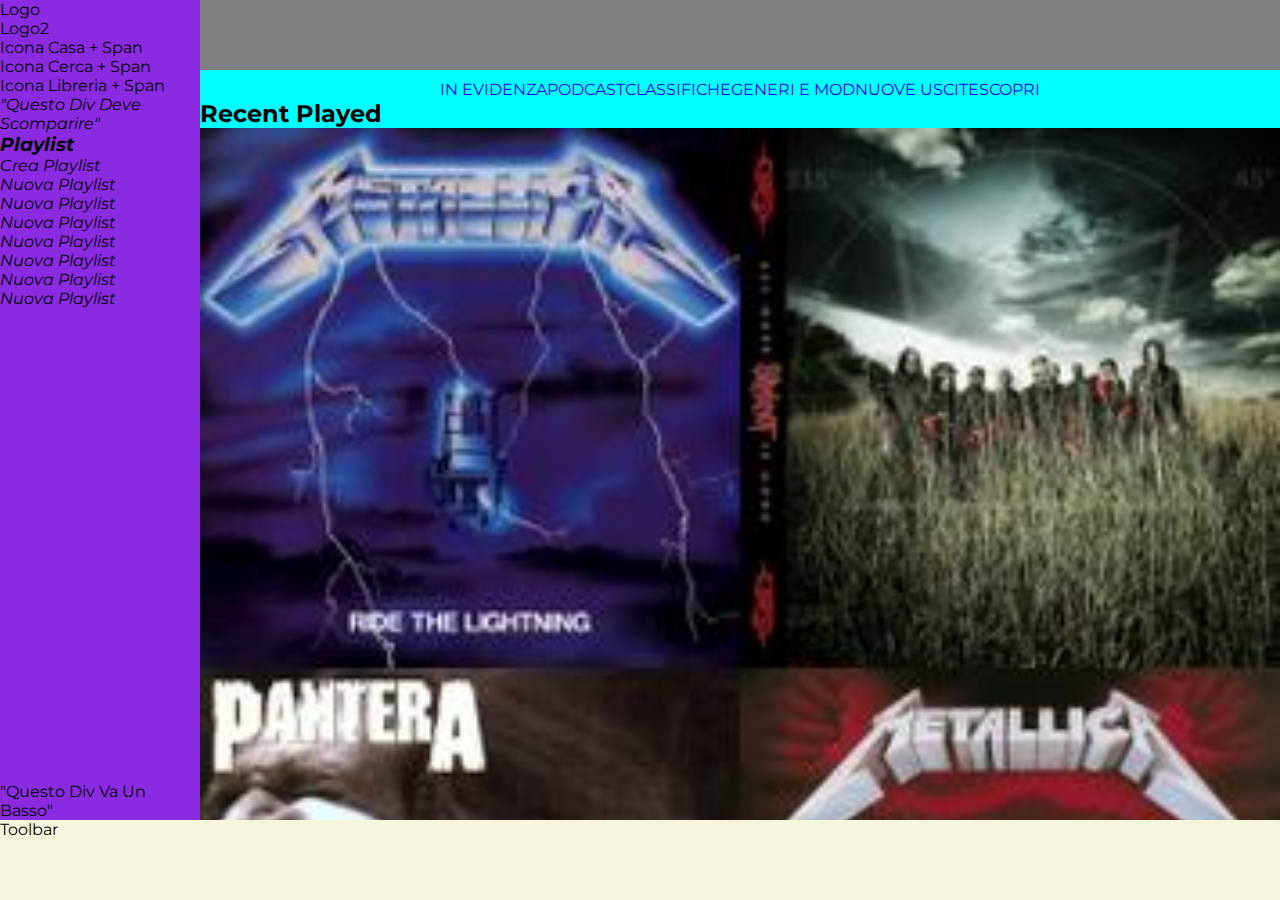
==== index.html @ 4650a6f8 "prima commit: Base structure of the page" ====
<!DOCTYPE html>
<html lang="en">

<head>
  <meta charset="UTF-8">
  <meta name="viewport" content="width=device-width, initial-scale=1.0">
  <link rel="preconnect" href="https://fonts.googleapis.com">
  <link rel="preconnect" href="https://fonts.gstatic.com" crossorigin>
  <link
    href="https://fonts.googleapis.com/css2?family=Montserrat:ital,wght@0,100..900;1,100..900&family=PT+Sans:ital,wght@0,400;0,700;1,400;1,700&family=Rajdhani:wght@300;400;500;600;700&display=swap"
    rel="stylesheet">
  <link rel="stylesheet" href="https://cdnjs.cloudflare.com/ajax/libs/font-awesome/6.5.1/css/all.min.css"
    integrity="sha512-DTOQO9RWCH3ppGqcWaEA1BIZOC6xxalwEsw9c2QQeAIftl+Vegovlnee1c9QX4TctnWMn13TZye+giMm8e2LwA=="
    crossorigin="anonymous" referrerpolicy="no-referrer" /> <!-- Link a Font Awesome-->
  <link rel="stylesheet" href="resources/css/utility.css">
  <link rel="stylesheet" href="resources/css/style.css">
  <link rel="stylesheet" href="resources/css/animation.css">
  <link rel="stylesheet" href="resources/css/media-query.css">
  <title>Document</title>
</head>

<body>
  <div id="app">
    <div id="main-content">
      <nav class="display-flex flex-direction-column justify-content-space-between">
        <div class="nav-top">
          <p>logo</p>
          <p>logo2</p>
          <ul>
            <li>icona casa + span</li>
            <li>icona cerca + span</li>
            <li>icona libreria + span</li>
          </ul>
          <div class="font-style-italic">"questo div deve scomparire"
            <h3>playlist</h3>
            <ul>
              <li>Crea playlist</li>
              <li>Nuova playlist</li>
              <li>Nuova playlist</li>
              <li>Nuova playlist</li>
              <li>Nuova playlist</li>
              <li>Nuova playlist</li>
              <li>Nuova playlist</li>
              <li>Nuova playlist</li>
            </ul>
          </div>
        </div>
        <div class="nav-bottom">"questo div va un basso"
        </div>
      </nav>
      <div id="content" class="overflow-y-auto padding-top80">
        <div id="transparent-bar"></div>
        <div class="playlists">
          <ul class="text-transform-uppercase display-flex justify-content-center">
            <li> <a href="www.google.it">in evidenza</a></li>
            <li> <a href="www.google.it">podcast</a></li>
            <li> <a href="www.google.it">classifiche</a></li>
            <li> <a href="www.google.it">generi e mod</a></li>
            <li> <a href="www.google.it">nuove uscite</a></li>
            <li> <a href="www.google.it">scopri</a></li>
          </ul>
          <section class="recent-playlist">
            <h2>recent played</h2>
            <div class="single-playlist">
              <div class="playlist-img-container">
                <img src="resources/img/metal_lifting.jpg" alt="Heavy Metal">
              </div>

            </div>
          </section>
        </div>

      </div>
    </div>
    <div>
      <div id="toolbar">
        toolbar
      </div>
    </div>
  </div>
</body>

<style>
</style>

</html>
---- resources/css/utility.css ----
/*********************** RESET **********************/

* {
  box-sizing: border-box;
  margin: 0;
  padding: 0;
}

a {
  text-decoration: none;
}

ul {
  list-style: none;
}

html {
  scroll-behavior: smooth;
}

/*********************** HTML **********************/

.scroll-smooth {
  scroll-behavior: smooth;
}

/*********************** COLOR & BACKGROUND **********************/

:root {
  --white: #ffffff;
  --black: #000000;
  --blue: #0000ff;
  --green: #008000;
  --red: #ff0000;
  --yellow: #ffff00;
  --purple: #800080;
  --orange: #ffa500;
  --grey: #808080;
}

.white {
  color: var(--white);
}

.black {
  color: var(--black);
}

.blue {
  color: var(--blue);
}

.green {
  color: var(--green);
}

.red {
  color: var(--red);
}

.yellow {
  color: var(--yellow);
}

.purple {
  color: var(--purple);
}

.orange {
  color: var(--orange);
}

.grey {
  color: var(--grey);
}

.background-white {
  background-color: var(--white);
}

.background-black {
  background-color: var(--black);
}

.background-blue {
  background-color: var(--blue);
}

.background-green {
  background-color: var(--green);
}

.background-red {
  background-color: var(--red);
}

.background-yellow {
  background-color: var(--yellow);
}

.background-purple {
  background-color: var(--purple);
}

.background-orange {
  background-color: var(--orange);
}

.background-grey {
  background-color: var(--grey);
}





/*********************** CONTAINER  **********************/

.container-1200 {
  max-width: 1200px;
}

.container-1000 {
  max-width: 1000px;
}

.container-800 {
  max-width: 800px;
}

.min-height-400 {
  min-height: 400px;
}

.min-width-400 {
  min-width: 400px;
}

.min-height-300 {
  min-height: 300px;
}

.min-width-300 {
  min-width: 300px;
}

.min-height-200 {
  min-height: 200px;
}

.min-width-200 {
  min-width: 200px;
}

.min-height-100 {
  min-height: 100px;
}

.min-width-100 {
  min-width: 100px;
}

/*** Scales ****/

.aspect-ratio-1-1 {
  aspect-ratio: 1 / 1;
}

.aspect-ratio-16-9 {
  aspect-ratio: 16 / 9;
}

.aspect-ratio-4-3 {
  aspect-ratio: 4 / 3;
}




/*** Dimension % ****/

.width-100x100 {
  width: 100%;
}

.width-90x100 {
  width: 90%;
}

.width-80x100 {
  width: 80%;
}

.width-70x100 {
  width: 70%;
}

.width-60x100 {
  width: 60%;
}

.width-50x100 {
  width: 50%;
}

.width-40x100 {
  width: 40%;
}

.width-30x100 {
  width: 30%;
}

.width-20x100 {
  width: 20%;
}

.width-10x100 {
  width: 10%;
}

.height-100x100 {
  height: 100%;
}

.height-90x100 {
  height: 90%;
}

.height-80x100 {
  height: 80%;
}

.height-70x100 {
  height: 70%;
}

.height-60x100 {
  height: 60%;
}

.height-50x100 {
  height: 50%;
}

.height-40x100 {
  height: 40%;
}

.height-30x100 {
  height: 30%;
}

.height-20x100 {
  height: 20%;
}

.height-10x100 {
  height: 10%;
}


/*********************** IMG **********************/

.flip-orizzontally {
  transform: scaleX(-1);
}

.flip-vertically {
  transform: scaleY(-1);
}

.object-fit-cover {
  object-fit: cover;
}

.filter-invert-100 {
  filter: invert(100%);
}

/*********************** TEXT **********************/

/** Font-Size **/

.font-size-rem-25 {
  font-size: 0.25rem;
}

.font-size-rem-50 {
  font-size: 0.5rem;
}

.font-size-rem-75 {
  font-size: 0.75rem;
}

.font-size-rem-100 {
  font-size: 1rem;
}

.font-size-rem-125 {
  font-size: 1.25rem;
}

.font-size-rem-150 {
  font-size: 1.5rem;
}

.font-size-rem-175 {
  font-size: 1.75rem;
}

.font-size-rem-200 {
  font-size: 2rem;
}

.font-size-rem-250 {
  font-size: 2.5rem;
}

.font-size-rem-300 {
  font-size: 3rem;
}

.font-size-em-25 {
  font-size: 0.25em;
}

.font-size-em-50 {
  font-size: 0.5em;
}

.font-size-em-75 {
  font-size: 0.75em;
}

.font-size-em-100 {
  font-size: 1em;
}

.font-size-em-125 {
  font-size: 1.25em;
}

.font-size-em-150 {
  font-size: 1.5em;
}

.font-size-em-175 {
  font-size: 1.75em;
}

.font-size-em-200 {
  font-size: 2em;
}

.font-size-em-250 {
  font-size: 2.5em;
}

.font-size-em-300 {
  font-size: 3em;
}

.font-size-em-400 {
  font-size: 4em;
}

.font-size-em-500 {
  font-size: 5em;
}


/** Font-Stiles **/

.font-style-italic {
  font-style: italic;
}

.font-weight-bold {
  font-weight: bold;
}


/*text position*/

.text-align-center {
  text-align: center;
}

.text-align-right {
  text-align: right;
}

.text-align-left {
  text-align: left;
}

/* text decoration*/

.text-line-through {
  text-decoration: line-through;
}

.text-transform-uppercase {
  text-transform: uppercase;
}

.text-transform-underline {
  text-decoration: underline;
}



/*********************** DISPLAY **********************/
.display-block {
  display: block;
}

.display-inline-block {
  display: inline-block;
}

.display-inline {
  display: inline;
}

.display-none {
  display: none;
}

.display-hidden {
  visibility: hidden;
}

.opacity-0 {
  opacity: 0;
}

.opacity-50x100 {
  opacity: 0.5;
}

.opacity-1 {
  opacity: 1;
}


/*********************** BUTTON **********************/


.btn {
  display: inline-block;
  padding: 10px 18px;
  border-radius: 20px;
  background-color: #ff0000;
  color: #000000;
}

.btn-big {
  display: inline-block;
  padding: 15px 25px;
  border-radius: 40px;
  background-color: #ff0000;
  color: #000000;
}


.btn:hover,
.btn-big:hover {
  box-shadow: 1px 0 10px black;
  transition: 1s;
}


/*********************** DISPLAY: FLEX **********************/


.display-flex {
  display: flex;
}

.flex-wrap {
  flex-wrap: wrap;
}

.flex-direction-column {
  flex-direction: column;
}

.flex-direction-column-reverse {
  flex-direction: column-reverse;
}

.flex-direction-row {
  flex-direction: row;
}

.flex-direction-row-reverse {
  flex-direction: row-reverse;
}

.gap-10 {
  gap: 10px;
}

.gap-20 {
  gap: 20px;
}

.gap-30 {
  gap: 30px;
}

/**/

.justify-content-flex-start {
  justify-content: flex-start;
}

.justify-content-flex-end {
  justify-content: flex-end;
}

.justify-content-space-around {
  justify-content: space-around;
}

.justify-content-center {
  justify-content: center;
}

.justify-content-space-between {
  justify-content: space-between;
}

.justify-content-space-evenly {
  justify-content: space-evenly;
}

/**/

.align-items-flex-start {
  align-items: flex-start;
}

.align-items-flex-end {
  align-items: flex-end;
}

.align-items-center {
  align-items: center;
}

.align-items-stretch {
  align-items: stretch;
}

.align-content-stretch {
  align-content: stretch;
}

.align-content-center {
  align-content: center;
}

.align-content-space-around {
  align-content: space-around;
}

.align-content-space-between {
  align-content: space-between;
}

.align-content-space-evenly {
  align-content: space-evenly;
}




/*Flex Elements*/

.align-self-flex-start {
  align-self: flex-start;
}

.align-self-flex-end {
  align-self: flex-end;
}

.align-self-center {
  align-self: center;
}


/*********************** POSITION **********************/


.position-relative {
  position: relative;
}

.position-absolute {
  position: absolute;
}

.position-fixed {
  position: fixed;
}

.vertical-align-top {
  vertical-align: top;
}

.vertical-align-bottom {
  vertical-align: bottom;
}

.vertical-align-middle {
  vertical-align: middle;
}



/*********************** CURSOR **********************/


.pointer {
  cursor: pointer;
}

.cursor-normal {
  cursor: default;
}


/*********************** OVERFLOW **********************/


.overflow-hidden {
  overflow: hidden;
}

.overflow-y-auto {
  overflow-y: auto;
}






























/******************** MARGIN AND PADDING ************************/

.padding-0 {
  padding: 0px;
}

.padding-5 {
  padding: 5px;
}

.padding-10 {
  padding: 10px;
}

.padding-15 {
  padding: 15px;
}

.padding-20 {
  padding: 20px;
}

.padding-30 {
  padding: 30px;
}

.padding-40 {
  padding: 40px;
}

.padding-50 {
  padding: 50px;
}

.padding-60 {
  padding: 60px;
}

.padding-70 {
  padding: 70px;
}

.padding-80 {
  padding: 80px;
}

.padding-90 {
  padding: 90px;
}

.padding-100 {
  padding: 100px;
}

/**/

.padding-x5-y0 {
  padding: 0 5px;
}

.padding-x10-y0 {
  padding: 0 10px;
}

.padding-x15-y0 {
  padding: 0 15px;
}

.padding-x20-y0 {
  padding: 0 20px;
}

.padding-x30-y0 {
  padding: 0 30px;
}

.padding-x40-y0 {
  padding: 0 40px;
}

.padding-x50-y0 {
  padding: 0 50px;
}

.padding-x60-y0 {
  padding: 0 60px;
}

.padding-x70-y0 {
  padding: 0 70px;
}

.padding-x80-y0 {
  padding: 0 80px;
}

.padding-x90-y0 {
  padding: 0 90px;
}

.padding-x100-y0 {
  padding: 0 100px;
}

/**/

.padding-x5 {
  padding-left: 5px;
  padding-right: 5px;
}

.padding-x10 {
  padding-left: 10px;
  padding-right: 10px;
}

.padding-x15 {
  padding-left: 15px;
  padding-right: 15px;
}

.padding-x20 {
  padding-left: 20px;
  padding-right: 20px;
}

.padding-x30 {
  padding-left: 30px;
  padding-right: 30px;
}

.padding-x40 {
  padding-left: 40px;
  padding-right: 40px;
}

.padding-x50 {
  padding-left: 50px;
  padding-right: 50px;
}

.padding-x60 {
  padding-left: 60px;
  padding-right: 60px;
}

.padding-x70 {
  padding-left: 70px;
  padding-right: 70px;
}

.padding-x80 {
  padding-left: 80px;
  padding-right: 80px;
}

.padding-x90 {
  padding-left: 90px;
  padding-right: 90px;
}

.padding-x100 {
  padding-left: 100px;
  padding-right: 100px;
}

/**/

.padding-x0-y5 {
  padding: 5px 0;
}

.padding-x0-y10 {
  padding: 10px 0;
}

.padding-x0-y15 {
  padding: 15px 0;
}

.padding-x0-y20 {
  padding: 20px 0;
}

.padding-x0-y30 {
  padding: 30px 0;
}

.padding-x0-y40 {
  padding: 40px 0;
}

.padding-x0-y50 {
  padding: 50px 0;
}

.padding-x0-y60 {
  padding: 60px 0;
}

.padding-x0-y70 {
  padding: 70px 0;
}

.padding-x0-y80 {
  padding: 80px 0;
}

.padding-x0-y90 {
  padding: 90px 0;
}

.padding-x0-y100 {
  padding: 100px 0;
}

/**/

.padding-y5 {
  padding-top: 5px;
  padding-bottom: 5px;
}

.padding-y10 {
  padding-top: 10px;
  padding-bottom: 10px;
}

.padding-y15 {
  padding-top: 15px;
  padding-bottom: 15px;
}

.padding-y20 {
  padding-top: 20px;
  padding-bottom: 20px;
}

.padding-y30 {
  padding-top: 30px;
  padding-bottom: 30px;
}

.padding-y40 {
  padding-top: 40px;
  padding-bottom: 40px;
}

.padding-y50 {
  padding-top: 50px;
  padding-bottom: 50px;
}

.padding-y60 {
  padding-top: 60px;
  padding-bottom: 60px;
}

.padding-y70 {
  padding-top: 70px;
  padding-bottom: 70px;
}

.padding-y80 {
  padding-top: 80px;
  padding-bottom: 80px;
}

.padding-y90 {
  padding-top: 90px;
  padding-bottom: 90px;
}

.padding-y100 {
  padding-top: 100px;
  padding-bottom: 100px;
}


/**/

.padding-top0 {
  padding-top: 0px;
}

.padding-top5 {
  padding-top: 5px;
}

.padding-top10 {
  padding-top: 10px;
}

.padding-top15 {
  padding-top: 15px;
}

.padding-top20 {
  padding-top: 20px;
}

.padding-top30 {
  padding-top: 30px;
}

.padding-top40 {
  padding-top: 40px;
}

.padding-top50 {
  padding-top: 50px;
}

.padding-top60 {
  padding-top: 60px;
}

.padding-top70 {
  padding-top: 70px;
}

.padding-top80 {
  padding-top: 80px;
}

.padding-top90 {
  padding-top: 90px;
}

.padding-top100 {
  padding-top: 100px;
}

/**/

.padding-right0 {
  padding-right: 0px;
}

.padding-right5 {
  padding-right: 5px;
}

.padding-right10 {
  padding-right: 10px;
}

.padding-right15 {
  padding-right: 15px;
}

.padding-right20 {
  padding-right: 20px;
}

.padding-right30 {
  padding-right: 30px;
}

.padding-right40 {
  padding-right: 40px;
}

.padding-right50 {
  padding-right: 50px;
}

.padding-right60 {
  padding-right: 60px;
}

.padding-right70 {
  padding-right: 70px;
}

.padding-right80 {
  padding-right: 80px;
}

.padding-right90 {
  padding-right: 90px;
}

.padding-right100 {
  padding-right: 100px;
}

/**/

.padding-bottom0 {
  padding-bottom: 0px;
}

.padding-bottom5 {
  padding-bottom: 5px;
}

.padding-bottom10 {
  padding-bottom: 10px;
}

.padding-bottom15 {
  padding-bottom: 15px;
}

.padding-bottom20 {
  padding-bottom: 20px;
}

.padding-bottom30 {
  padding-bottom: 30px;
}

.padding-bottom40 {
  padding-bottom: 40px;
}

.padding-bottom50 {
  padding-bottom: 50px;
}

.padding-bottom60 {
  padding-bottom: 60px;
}

.padding-bottom70 {
  padding-bottom: 70px;
}

.padding-bottom80 {
  padding-bottom: 80px;
}

.padding-bottom90 {
  padding-bottom: 90px;
}

.padding-bottom100 {
  padding-bottom: 100px;
}

/**/

.padding-left0 {
  padding-left: 0px;
}

.padding-left5 {
  padding-left: 5px;
}

.padding-left10 {
  padding-left: 10px;
}

.padding-left15 {
  padding-left: 15px;
}

.padding-left20 {
  padding-left: 20px;
}

.padding-left30 {
  padding-left: 30px;
}

.padding-left40 {
  padding-left: 40px;
}

.padding-left50 {
  padding-left: 50px;
}

.padding-left60 {
  padding-left: 60px;
}

.padding-left70 {
  padding-left: 70px;
}

.padding-left80 {
  padding-left: 80px;
}

.padding-left90 {
  padding-left: 90px;
}

.padding-left100 {
  padding-left: 100px;
}

/* MARGINS*/

.margin-0 {
  margin: 0px;
}

.margin-5 {
  margin: 5px;
}

.margin-10 {
  margin: 10px;
}

.margin-15 {
  margin: 15px;
}

.margin-20 {
  margin: 20px;
}

.margin-30 {
  margin: 30px;
}

.margin-40 {
  margin: 40px;
}

.margin-50 {
  margin: 50px;
}

.margin-60 {
  margin: 60px;
}

.margin-70 {
  margin: 70px;
}

.margin-80 {
  margin: 80px;
}

.margin-90 {
  margin: 90px;
}

.margin-100 {
  margin: 100px;
}

/**/

.margin-x5-y0 {
  margin: 0 5px;
}

.margin-x10-y0 {
  margin: 0 10px;
}

.margin-x15-y0 {
  margin: 0 15px;
}

.margin-x20-y0 {
  margin: 0 20px;
}

.margin-x30-y0 {
  margin: 0 30px;
}

.margin-x40-y0 {
  margin: 0 40px;
}

.margin-x50-y0 {
  margin: 0 50px;
}

.margin-x60-y0 {
  margin: 0 60px;
}

.margin-x70-y0 {
  margin: 0 70px;
}

.margin-x80-y0 {
  margin: 0 80px;
}

.margin-x90-y0 {
  margin: 0 90px;
}

.margin-x100-y0 {
  margin: 0 100px;
}

/**/

.margin-x5 {
  margin-left: 5px;
  margin-right: 5px;
}

.margin-x10 {
  margin-left: 10px;
  margin-right: 10px;
}

.margin-x15 {
  margin-left: 15px;
  margin-right: 15px;
}

.margin-x20 {
  margin-left: 20px;
  margin-right: 20px;
}

.margin-x30 {
  margin-left: 30px;
  margin-right: 30px;
}

.margin-x40 {
  margin-left: 40px;
  margin-right: 40px;
}

.margin-x50 {
  margin-left: 50px;
  margin-right: 50px;
}

.margin-x60 {
  margin-left: 60px;
  margin-right: 60px;
}

.margin-x70 {
  margin-left: 70px;
  margin-right: 70px;
}

.margin-x80 {
  margin-left: 80px;
  margin-right: 80px;
}

.margin-x90 {
  margin-left: 90px;
  margin-right: 90px;
}

.margin-x100 {
  margin-left: 100px;
  margin-right: 100px;
}

/**/

.margin-x-auto {
  margin-left: auto;
  margin-right: auto;
}

/**/

.margin-x0-y5 {
  margin: 5px 0;
}

.margin-x0-y10 {
  margin: 10px 0;
}

.margin-x0-y15 {
  margin: 15px 0;
}

.margin-x0-y20 {
  margin: 20px 0;
}

.margin-x0-y30 {
  margin: 30px 0;
}

.margin-x0-y40 {
  margin: 40px 0;
}

.margin-x0-y50 {
  margin: 50px 0;
}

.margin-x0-y60 {
  margin: 60px 0;
}

.margin-x0-y70 {
  margin: 70px 0;
}

.margin-x0-y80 {
  margin: 80px 0;
}

.margin-x0-y90 {
  margin: 90px 0;
}

.margin-x0-y100 {
  margin: 100px 0;
}

/**/

.margin-y5 {
  margin-top: 5px;
  margin-bottom: 5px;
}

.margin-y10 {
  margin-top: 10px;
  margin-bottom: 10px;
}

.margin-y15 {
  margin-top: 15px;
  margin-bottom: 15px;
}

.margin-y20 {
  margin-top: 20px;
  margin-bottom: 20px;
}

.margin-y30 {
  margin-top: 30px;
  margin-bottom: 30px;
}

.margin-y40 {
  margin-top: 40px;
  margin-bottom: 40px;
}

.margin-y50 {
  margin-top: 50px;
  margin-bottom: 50px;
}

.margin-y60 {
  margin-top: 60px;
  margin-bottom: 60px;
}

.margin-y70 {
  margin-top: 70px;
  margin-bottom: 70px;
}

.margin-y80 {
  margin-top: 80px;
  margin-bottom: 80px;
}

.margin-y90 {
  margin-top: 90px;
  margin-bottom: 90px;
}

.margin-y100 {
  margin-top: 100px;
  margin-bottom: 100px;
}

/**/

.margin-y-auto {
  margin-top: auto;
  margin-bottom: auto;
}

/**/

.margin-top0 {
  margin-top: 0px;
}

.margin-top5 {
  margin-top: 5px;
}

.margin-top10 {
  margin-top: 10px;
}

.margin-top15 {
  margin-top: 15px;
}

.margin-top20 {
  margin-top: 20px;
}

.margin-top30 {
  margin-top: 30px;
}

.margin-top40 {
  margin-top: 40px;
}

.margin-top50 {
  margin-top: 50px;
}

.margin-top60 {
  margin-top: 60px;
}

.margin-top70 {
  margin-top: 70px;
}

.margin-top80 {
  margin-top: 80px;
}

.margin-top90 {
  margin-top: 90px;
}

.margin-top100 {
  margin-top: 100px;
}

/**/

.margin-right0 {
  margin-right: 0px;
}

.margin-right5 {
  margin-right: 5px;
}

.margin-right10 {
  margin-right: 10px;
}

.margin-right15 {
  margin-right: 15px;
}

.margin-right20 {
  margin-right: 20px;
}

.margin-right30 {
  margin-right: 30px;
}

.margin-right40 {
  margin-right: 40px;
}

.margin-right50 {
  margin-right: 50px;
}

.margin-right60 {
  margin-right: 60px;
}

.margin-right70 {
  margin-right: 70px;
}

.margin-right80 {
  margin-right: 80px;
}

.margin-right90 {
  margin-right: 90px;
}

.margin-right100 {
  margin-right: 100px;
}

/**/

.margin-bottom0 {
  margin-bottom: 0px;
}

.margin-bottom5 {
  margin-bottom: 5px;
}

.margin-bottom10 {
  margin-bottom: 10px;
}

.margin-bottom15 {
  margin-bottom: 15px;
}

.margin-bottom20 {
  margin-bottom: 20px;
}

.margin-bottom30 {
  margin-bottom: 30px;
}

.margin-bottom40 {
  margin-bottom: 40px;
}

.margin-bottom50 {
  margin-bottom: 50px;
}

.margin-bottom60 {
  margin-bottom: 60px;
}

.margin-bottom70 {
  margin-bottom: 70px;
}

.margin-bottom80 {
  margin-bottom: 80px;
}

.margin-bottom90 {
  margin-bottom: 90px;
}

.margin-bottom100 {
  margin-bottom: 100px;
}

/**/

.margin-left0 {
  margin-left: 0px;
}

.margin-left5 {
  margin-left: 5px;
}

.margin-left10 {
  margin-left: 10px;
}

.margin-left15 {
  margin-left: 15px;
}

.margin-left20 {
  margin-left: 20px;
}

.margin-left30 {
  margin-left: 30px;
}

.margin-left40 {
  margin-left: 40px;
}

.margin-left50 {
  margin-left: 50px;
}

.margin-left60 {
  margin-left: 60px;
}

.margin-left70 {
  margin-left: 70px;
}

.margin-left80 {
  margin-left: 80px;
}

.margin-left90 {
  margin-left: 90px;
}

.margin-left100 {
  margin-left: 100px;
}


/*
0) git push origin main
1) Se vengono dati due padding/margin ad un elemento, del tipo margin: 0 X, e margin: X 0, il secondo sovrascrive il primo.
2)  Se vengono dati due padding/margin ad un elemento, del tipo margin: 0 X, e margin-(top/right/bottom/left): X ad un elemento, l'ultimo sovrascrive solo la voce corrispettiva del primo
*/
---- resources/css/style.css ----
/*DOCUMENT*/
body {
  font-family: 'Montserrat', sans-serif;
  text-transform: capitalize;
}

img {
  width: 100%;
  display: block;
}

#app {
  background-color: aqua;
  height: 100vh
}



/******MAIN CONTENT****/

#main-content {
  height: calc(100vh - 80px);
  display: flex;
}


/*NAV*/

nav {
  width: 200px;
  height: 100%;
  background-color: blueviolet;
}

/*CONTENT*/

#transparent-bar {
  top: 0;
  height: 70px;
  width: calc(100% - 200px);
  position: fixed;
  background-color: red;
  opacity: 0.5;
  z-index: 1000;
}

#content {
  width: calc(100% - 200px);
  position: relative;
}

/*TOOLBAR*/

#toolbar {
  height: 80px;
  background-color: beige;
}
---- resources/css/media-query.css ----
/*** MEDIA QUERY - MOBILE FIRST ***/
/*(min-width=da valore fino a infinito)*/

/* @media all and (min-width: 576px) {}

@media all and (min-width: 768px) {}

@media all and (min-width: 992px) {}

@media all and (min-width: 1200px) {}

@media all and (min-width: 1400px) {} */

/*** MEDIA QUERY - DESKTOP FIRST ***/
/*(max-width=da 0 fino a valore)*/

/* @media all and (max-width: 1400px) {}

@media all and (max-width: 1200px) {}

@media all and (max-width: 992px) {}

@media all and (max-width: 768px) {}

@media all and (max-width: 576px) {} */
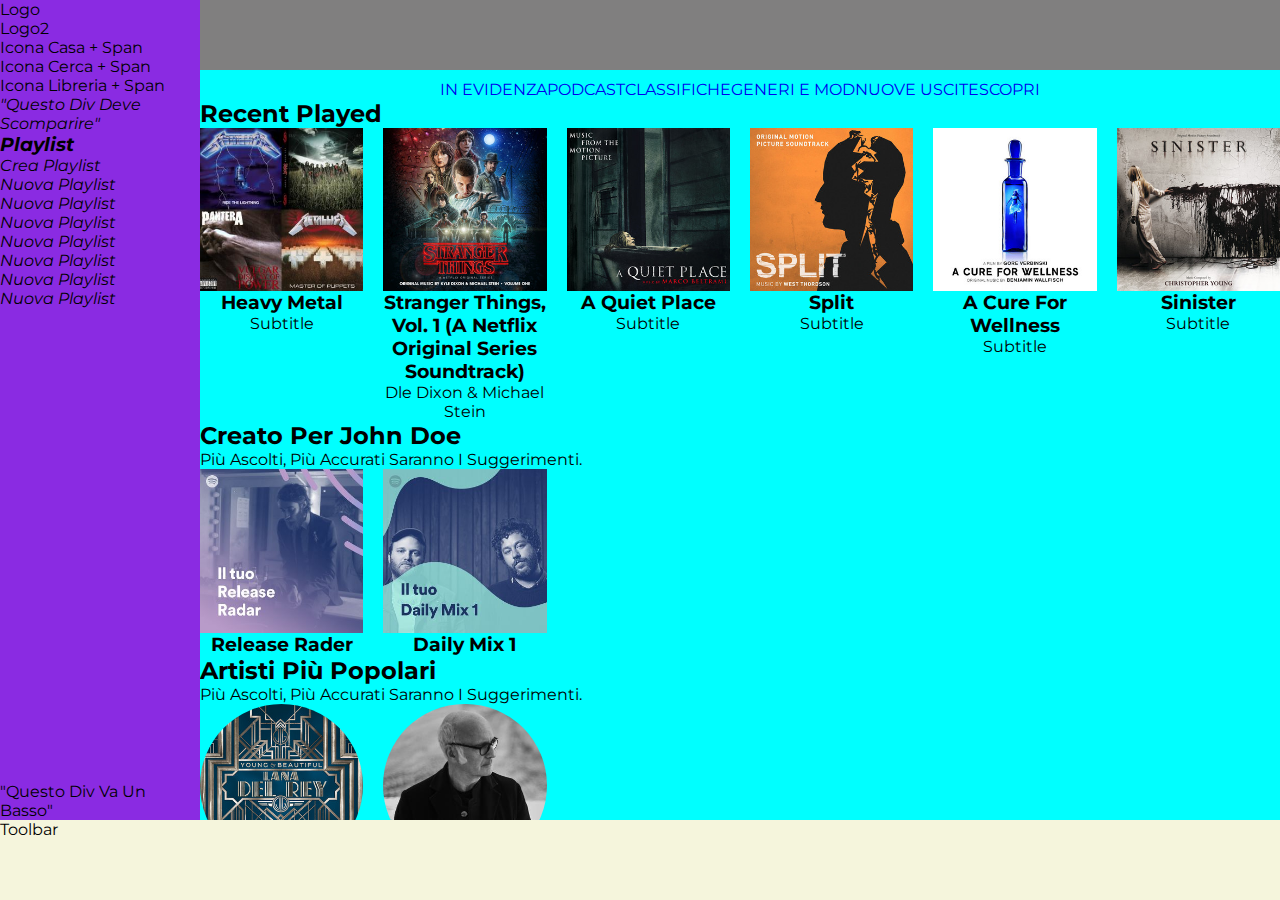
==== commit 016875b3: "Created content-structure" ====
--- a/index.html
+++ b/index.html
@@ -50,7 +50,7 @@
       </nav>
       <div id="content" class="overflow-y-auto padding-top80">
         <div id="transparent-bar"></div>
-        <div class="playlists">
+        <div class="playlists-container">
           <ul class="text-transform-uppercase display-flex justify-content-center">
             <li> <a href="www.google.it">in evidenza</a></li>
             <li> <a href="www.google.it">podcast</a></li>
@@ -59,17 +59,94 @@
             <li> <a href="www.google.it">nuove uscite</a></li>
             <li> <a href="www.google.it">scopri</a></li>
           </ul>
+
           <section class="recent-playlist">
             <h2>recent played</h2>
-            <div class="single-playlist">
-              <div class="playlist-img-container">
-                <img src="resources/img/metal_lifting.jpg" alt="Heavy Metal">
+            <div class="playlists display-flex gap-20">
+              <div class="single-playlist text-align-center">
+                <div class="playlist-img-container">
+                  <img src="resources/img/metal_lifting.jpg" alt="Heavy Metal">
+                </div>
+                <h3>Heavy Metal</h3>
+                <p>subtitle</p>
               </div>
-
+              <div class="single-playlist text-align-center">
+                <div class="playlist-img-container">
+                  <img src="resources/img/stranger.jpeg" alt="Stranger Things">
+                </div>
+                <h3>Stranger Things, Vol. 1 (a Netflix Original Series Soundtrack)</h3>
+                <p>Dle Dixon &amp; Michael Stein</p>
+              </div>
+              <div class="single-playlist text-align-center">
+                <div class="playlist-img-container">
+                  <img src="resources/img/aquietplace.jpeg" alt="A quiet place">
+                </div>
+                <h3>A Quiet Place</h3>
+                <p>subtitle</p>
+              </div>
+              <div class="single-playlist text-align-center">
+                <div class="playlist-img-container">
+                  <img src="resources/img/split.jpeg" alt="Split">
+                </div>
+                <h3>Split</h3>
+                <p>subtitle</p>
+              </div>
+              <div class="single-playlist text-align-center">
+                <div class="playlist-img-container">
+                  <img src="resources/img/cure.jpeg" alt="A cure for wellness">
+                </div>
+                <h3>A cure for wellness</h3>
+                <p>subtitle</p>
+              </div>
+              <div class="single-playlist text-align-center">
+                <div class="playlist-img-container">
+                  <img src="resources/img/sinister.jpeg" alt="sinister">
+                </div>
+                <h3>Sinister</h3>
+                <p>subtitle</p>
+              </div>
             </div>
           </section>
+
+          <section class="created-for">
+            <h2>creato per John Doe</h2>
+            <p>più ascolti, più accurati saranno i suggerimenti.</p>
+            <div class="playlists display-flex gap-20">
+              <div class="single-playlist text-align-center">
+                <div class="playlist-img-container">
+                  <img src="resources/img/radar.jpeg" alt="Release rader">
+                </div>
+                <h3>Release rader</h3>
+              </div>
+              <div class="single-playlist text-align-center">
+                <div class="playlist-img-container">
+                  <img src="resources/img/mixdaily.jpeg" alt="Daily Mix 1">
+                </div>
+                <h3>Daily Mix 1</h3>
+              </div>
+            </div>
+          </section>
+
+          <section class="Popular artists">
+            <h2>artisti più popolari</h2>
+            <p>più ascolti, più accurati saranno i suggerimenti.</p>
+            <div class="playlists display-flex gap-20">
+              <div class="single-playlist text-align-center">
+                <div class="playlist-img-container cicle-container">
+                  <img class="circle-img" src="resources/img/youg.jpeg" alt="Lana del Rey">
+                </div>
+                <h3>Lana del Rey</h3>
+              </div>
+              <div class="single-playlist text-align-center">
+                <div class="playlist-img-container cicle-container">
+                  <img class="circle-img" src="resources/img/einaudi.jpeg" alt="Ludovico Einaudi">
+                </div>
+                <h3>Ludovico Einaudi</h3>
+              </div>
+            </div>
+          </section>
+
         </div>
-
       </div>
     </div>
     <div>
--- a/resources/css/style.css
+++ b/resources/css/style.css
@@ -14,6 +14,21 @@
   height: 100vh
 }
 
+/*UTILITY*/
+
+.cicle-container {
+  width: 100%;
+  aspect-ratio: 1 / 1;
+  overflow: hidden;
+  border-radius: 50%;
+}
+
+.circle-img {
+  height: 100%;
+  width: 100%;
+  object-fit: cover;
+  object-position: center;
+}
 
 
 /******MAIN CONTENT****/
@@ -49,6 +64,11 @@
   position: relative;
 }
 
+.single-playlist {
+  width: calc((100% - 100px) / 6);
+
+}
+
 /*TOOLBAR*/
 
 #toolbar {
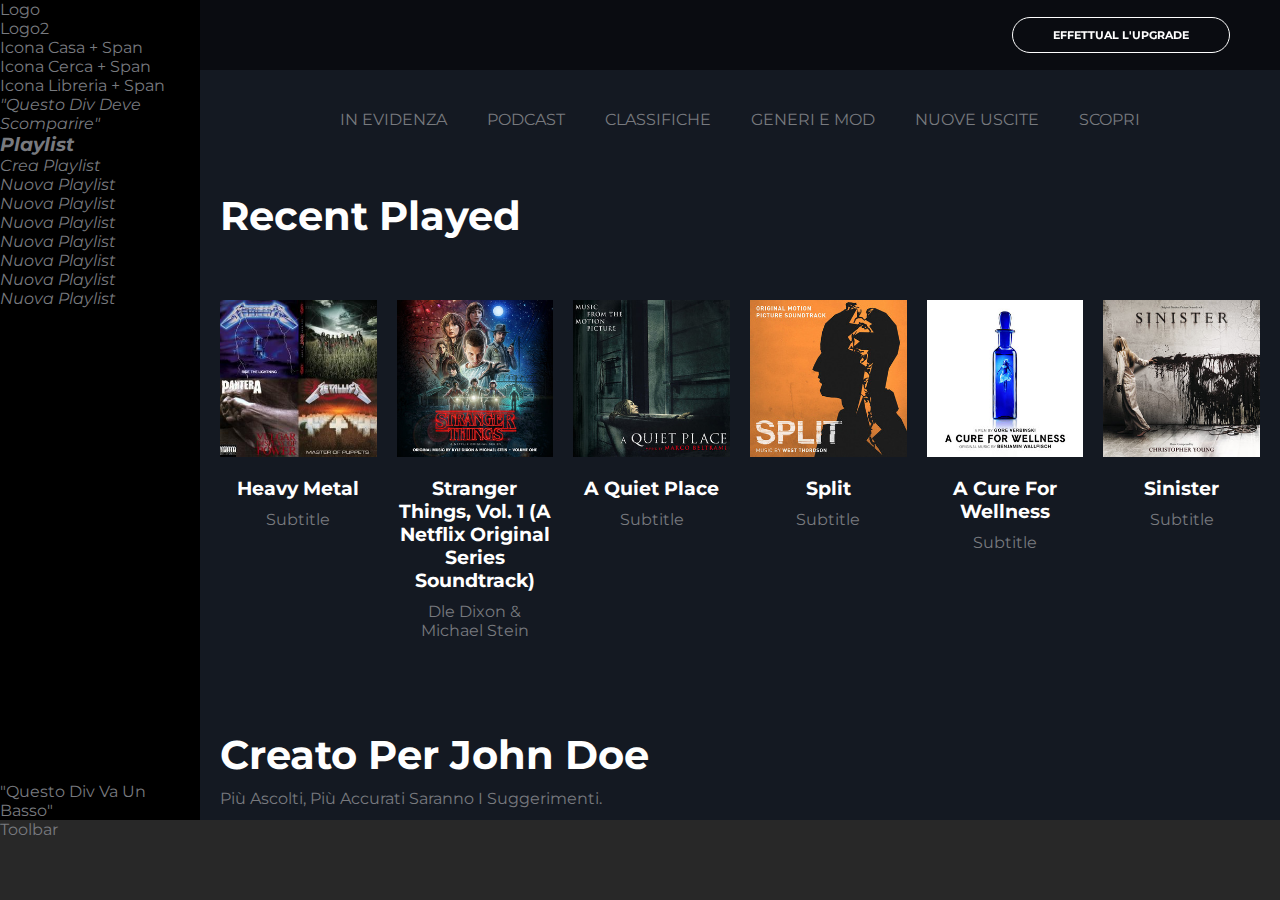
==== commit 519f44a1: "completed main-section and relative responsive" ====
--- a/index.html
+++ b/index.html
@@ -22,7 +22,7 @@
 <body>
   <div id="app">
     <div id="main-content">
-      <nav class="display-flex flex-direction-column justify-content-space-between">
+      <nav class="bg-color-nav-background display-flex flex-direction-column justify-content-space-between">
         <div class="nav-top">
           <p>logo</p>
           <p>logo2</p>
@@ -48,16 +48,20 @@
         <div class="nav-bottom">"questo div va un basso"
         </div>
       </nav>
-      <div id="content" class="overflow-y-auto padding-top80">
-        <div id="transparent-bar"></div>
-        <div class="playlists-container">
-          <ul class="text-transform-uppercase display-flex justify-content-center">
-            <li> <a href="www.google.it">in evidenza</a></li>
-            <li> <a href="www.google.it">podcast</a></li>
-            <li> <a href="www.google.it">classifiche</a></li>
-            <li> <a href="www.google.it">generi e mod</a></li>
-            <li> <a href="www.google.it">nuove uscite</a></li>
-            <li> <a href="www.google.it">scopri</a></li>
+      <div id="content" class="bg-color-content-background overflow-y-auto padding-top80 text-color-primary">
+        <div id="transparent-bar" class=" display-flex align-items-center justify-content-flex-end">
+          <h3 class="upgrade text-transform-uppercase pointer">effettual l'upgrade</h3>
+        </div>
+        <div class="playlists-container padding-20">
+          <ul class="text-transform-uppercase display-flex justify-content-center text-color-text-not-highlighted">
+            <li><a class="highlighted" href="www.google.it">in evidenza<div class="green-bar"></div></a>
+
+            </li>
+            <li><a class="highlighted" href="www.google.it">podcast <div class="green-bar"></div> </a></li>
+            <li><a class="highlighted" href="www.google.it">classifiche <div class="green-bar"></div> </a></li>
+            <li><a class="highlighted" href="www.google.it">generi e mod <div class="green-bar"></div> </a></li>
+            <li><a class="highlighted" href="www.google.it">nuove uscite <div class="green-bar"></div> </a></li>
+            <li><a class="highlighted" href="www.google.it">scopri <div class="green-bar"></div> </a></li>
           </ul>
 
           <section class="recent-playlist">
@@ -66,13 +70,16 @@
               <div class="single-playlist text-align-center">
                 <div class="playlist-img-container">
                   <img src="resources/img/metal_lifting.jpg" alt="Heavy Metal">
+                  <div class="play-hover "><i class="fa-regular fa-circle-play"></i></div>
                 </div>
                 <h3>Heavy Metal</h3>
                 <p>subtitle</p>
               </div>
+
               <div class="single-playlist text-align-center">
                 <div class="playlist-img-container">
                   <img src="resources/img/stranger.jpeg" alt="Stranger Things">
+                  <div class="play-hover "><i class="fa-regular fa-circle-play"></i></div>
                 </div>
                 <h3>Stranger Things, Vol. 1 (a Netflix Original Series Soundtrack)</h3>
                 <p>Dle Dixon &amp; Michael Stein</p>
@@ -80,6 +87,7 @@
               <div class="single-playlist text-align-center">
                 <div class="playlist-img-container">
                   <img src="resources/img/aquietplace.jpeg" alt="A quiet place">
+                  <div class="play-hover "><i class="fa-regular fa-circle-play"></i></div>
                 </div>
                 <h3>A Quiet Place</h3>
                 <p>subtitle</p>
@@ -87,6 +95,7 @@
               <div class="single-playlist text-align-center">
                 <div class="playlist-img-container">
                   <img src="resources/img/split.jpeg" alt="Split">
+                  <div class="play-hover "><i class="fa-regular fa-circle-play"></i></div>
                 </div>
                 <h3>Split</h3>
                 <p>subtitle</p>
@@ -94,6 +103,7 @@
               <div class="single-playlist text-align-center">
                 <div class="playlist-img-container">
                   <img src="resources/img/cure.jpeg" alt="A cure for wellness">
+                  <div class="play-hover "><i class="fa-regular fa-circle-play"></i></div>
                 </div>
                 <h3>A cure for wellness</h3>
                 <p>subtitle</p>
@@ -101,6 +111,7 @@
               <div class="single-playlist text-align-center">
                 <div class="playlist-img-container">
                   <img src="resources/img/sinister.jpeg" alt="sinister">
+                  <div class="play-hover "><i class="fa-regular fa-circle-play"></i></div>
                 </div>
                 <h3>Sinister</h3>
                 <p>subtitle</p>
@@ -115,12 +126,14 @@
               <div class="single-playlist text-align-center">
                 <div class="playlist-img-container">
                   <img src="resources/img/radar.jpeg" alt="Release rader">
+                  <div class="play-hover "><i class="fa-regular fa-circle-play"></i></div>
                 </div>
                 <h3>Release rader</h3>
               </div>
               <div class="single-playlist text-align-center">
                 <div class="playlist-img-container">
                   <img src="resources/img/mixdaily.jpeg" alt="Daily Mix 1">
+                  <div class="play-hover "><i class="fa-regular fa-circle-play"></i></div>
                 </div>
                 <h3>Daily Mix 1</h3>
               </div>
@@ -134,12 +147,14 @@
               <div class="single-playlist text-align-center">
                 <div class="playlist-img-container cicle-container">
                   <img class="circle-img" src="resources/img/youg.jpeg" alt="Lana del Rey">
+                  <div class="play-hover "><i class="fa-regular fa-circle-play"></i></div>
                 </div>
                 <h3>Lana del Rey</h3>
               </div>
               <div class="single-playlist text-align-center">
                 <div class="playlist-img-container cicle-container">
                   <img class="circle-img" src="resources/img/einaudi.jpeg" alt="Ludovico Einaudi">
+                  <div class="play-hover "><i class="fa-regular fa-circle-play"></i></div>
                 </div>
                 <h3>Ludovico Einaudi</h3>
               </div>
@@ -150,7 +165,7 @@
       </div>
     </div>
     <div>
-      <div id="toolbar">
+      <div id="toolbar" class="bg-color-toolbar-background">
         toolbar
       </div>
     </div>
--- a/resources/css/style.css
+++ b/resources/css/style.css
@@ -1,7 +1,85 @@
+/*COLORS*/
+
+:root {
+  --color-content-background: #141922;
+  --color-nav-background: #000000;
+  --color-primary: #ffffff;
+  --color-toolbar-background: #282828;
+  --color-text-not-highlighted: #787a7f;
+  --color-text-highlighted: #d2d2d2;
+  --color-new-playlists: #a3a3a3;
+  --color-text-underscore: #adff2f;
+}
+
+.text-color-content-background {
+  color: var(--color-content-background);
+}
+
+.bg-color-content-background {
+  background: var(--color-content-background);
+}
+
+.text-color-nav-background {
+  color: var(--color-nav-background);
+}
+
+.bg-color-nav-background {
+  background: var(--color-nav-background);
+}
+
+.text-color-primary {
+  color: var(--color-primary);
+}
+
+.bg-color-primary {
+  background: var(--color-primary);
+}
+
+.text-color-toolbar-background {
+  color: var(--color-toolbar-background);
+}
+
+.bg-color-toolbar-background {
+  background: var(--color-toolbar-background);
+}
+
+.text-color-text-not-highlighted {
+  color: var(--color-text-not-highlighted);
+}
+
+.bg-color-text-not-highlighted {
+  background: var(--color-text-not-highlighted);
+}
+
+.text-color-text-highlighted {
+  color: var(--color-text-highlighted);
+}
+
+.bg-color-text-highlighted {
+  background: var(--color-text-highlighted);
+}
+
+.text-color-new-playlists {
+  color: var(--color-new-playlists);
+}
+
+.bg-color-new-playlists {
+  background: var(--color-new-playlists);
+}
+
+.text-color-text-underscore {
+  color: var(--color-text-underscore);
+}
+
+.bg-color-text-underscore {
+  background: var(--color-text-underscore);
+}
+
 /*DOCUMENT*/
 body {
   font-family: 'Montserrat', sans-serif;
   text-transform: capitalize;
+  color: var(--color-text-not-highlighted);
 }
 
 img {
@@ -10,8 +88,11 @@
 }
 
 #app {
-  background-color: aqua;
   height: 100vh
+}
+
+a {
+  color: inherit;
 }
 
 /*UTILITY*/
@@ -30,6 +111,10 @@
   object-position: center;
 }
 
+.highlighted:hover {
+  color: var(--color-text-highlighted)
+}
+
 
 /******MAIN CONTENT****/
 
@@ -44,34 +129,116 @@
 nav {
   width: 200px;
   height: 100%;
-  background-color: blueviolet;
-}
-
-/*CONTENT*/
-
+}
+
+/****CONTENT*****/
+
+#content {
+  width: calc(100% - 200px);
+  position: relative;
+}
+
+/*transparent-bar*/
 #transparent-bar {
   top: 0;
   height: 70px;
   width: calc(100% - 200px);
   position: fixed;
-  background-color: red;
-  opacity: 0.5;
   z-index: 1000;
-}
-
-#content {
-  width: calc(100% - 200px);
-  position: relative;
+  background-color: rgb(0, 0, 0, 0.5);
+}
+
+#transparent-bar .upgrade {
+  margin: 0 50px;
+  font-size: 0.7em;
+  color: var(--color-primary);
+  border: var(--color-primary) 1px solid;
+  padding: 10px 40px;
+  border-radius: 50px;
+}
+
+#transparent-bar .upgrade:hover {
+  font-size: 0.8em;
+  padding: 15px 50px;
+  margin: 0 40px;
+}
+
+
+
+/*plalistis + ul*/
+#content p {
+  color: var(--color-text-not-highlighted);
+}
+
+#content ul li {
+  padding: 10px 20px;
+}
+
+#content ul li a:hover .green-bar {
+  opacity: 1;
+  transition: 0.3s;
+}
+
+section {
+  padding: 40px 0;
+}
+
+#content h2 {
+  font-size: 2.5em;
+  padding: 10px 0;
+}
+
+.playlists {
+  padding-top: 50px;
+}
+
+.single-playlist h3 {
+  padding: 20px 0 10px 0;
 }
 
 .single-playlist {
   width: calc((100% - 100px) / 6);
-
+}
+
+/*HOVER & BONUS*/
+/*hover img*/
+
+.playlist-img-container {
+  position: relative;
+  overflow: hidden;
+}
+
+.playlist-img-container:hover .play-hover {
+  display: flex;
+}
+
+.play-hover {
+  display: none;
+  color: var(--color-primary);
+  background-color: rgba(0, 0, 0, 0.5);
+  width: 700px;
+  height: 700px;
+  position: absolute;
+  top: 50%;
+  left: 50%;
+  transform: translate(-50%, -50%);
+  align-items: center;
+  justify-content: center;
+  cursor: pointer;
+  font-size: 4em;
+}
+
+
+.green-bar {
+  height: 2px;
+  width: 50%;
+  margin: 0 auto;
+  opacity: 0;
+  background-color: var(--color-text-underscore);
 }
 
 /*TOOLBAR*/
 
 #toolbar {
   height: 80px;
-  background-color: beige;
 }--- a/resources/css/media-query.css
+++ b/resources/css/media-query.css
@@ -22,4 +22,33 @@
 
 @media all and (max-width: 768px) {}
 
-@media all and (max-width: 576px) {} */+@media all and (max-width: 576px) {} */
+
+@media screen and (max-width: 1200px) {
+
+  .playlists,
+  .playlists-container ul {
+    flex-wrap: wrap;
+  }
+
+  .single-playlist {
+    width: calc((100% - 60px) / 4);
+  }
+}
+
+
+@media screen and (max-width: 992px) {
+
+  .single-playlist {
+    width: calc((100% - 20px) / 2);
+  }
+}
+
+
+@media screen and (max-width: 768px) {
+
+  .single-playlist {
+    width: 100%;
+    padding-top: 50px
+  }
+}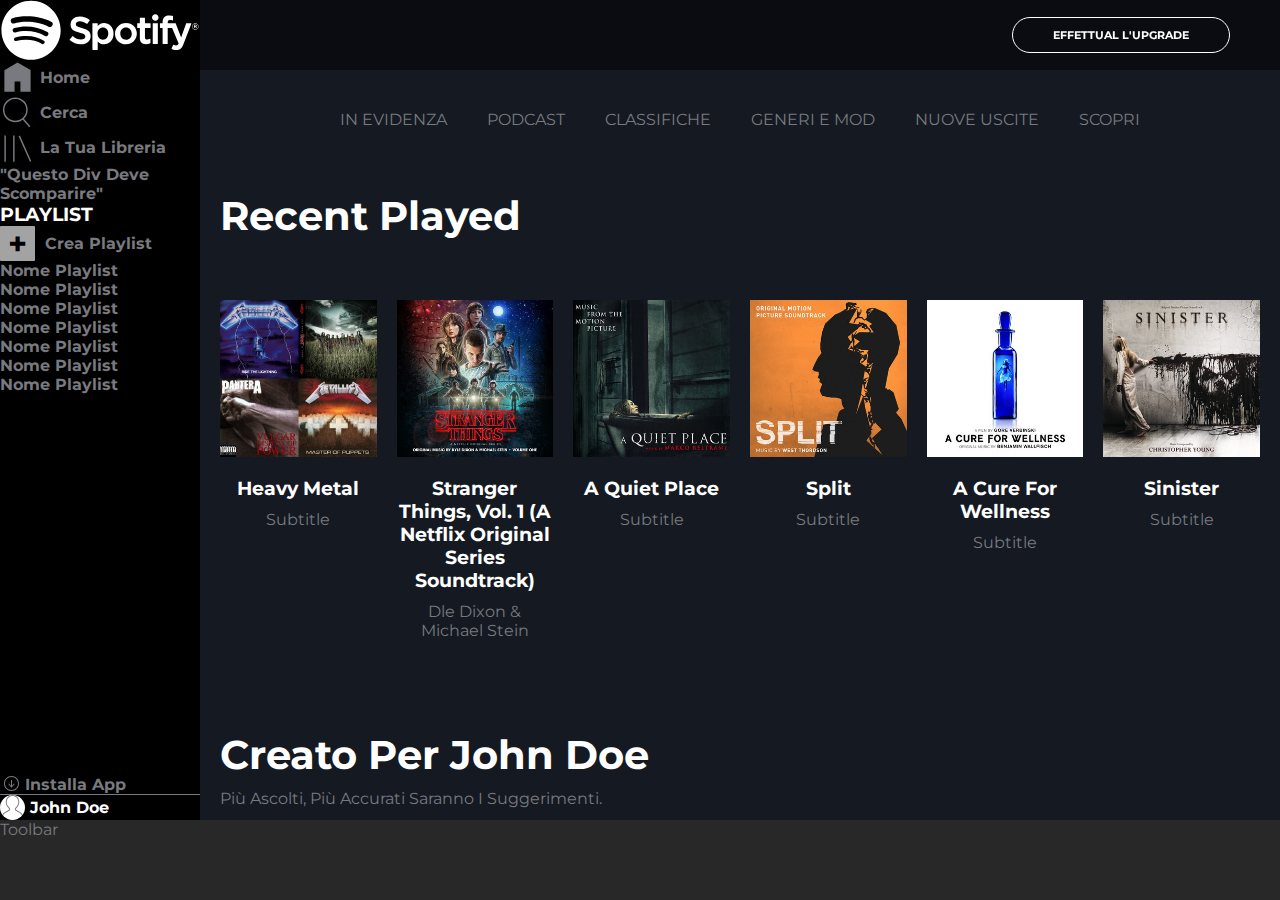
==== commit 70008131: "created structure of header" ====
--- a/index.html
+++ b/index.html
@@ -22,32 +22,76 @@
 <body>
   <div id="app">
     <div id="main-content">
-      <nav class="bg-color-nav-background display-flex flex-direction-column justify-content-space-between">
-        <div class="nav-top">
-          <p>logo</p>
-          <p>logo2</p>
+
+      <header class="bg-color-nav-background display-flex flex-direction-column justify-content-space-between">
+        <div class="header-top">
+          <img src="resources/img/logo.svg" alt="Spotify logo">
+          <img class="display-none" src="resources/img/logo-small.svg" alt="Spotify logo">
           <ul>
-            <li>icona casa + span</li>
-            <li>icona cerca + span</li>
-            <li>icona libreria + span</li>
+            <li class="highlighted display-flex align-items-center">
+              <svg class="header-icon" viewBox="0 0 512 512" xmlns="http://www.w3.org/2000/svg">
+                <path
+                  d="M448 463.746h-149.333v-149.333h-85.334v149.333h-149.333v-315.428l192-111.746 192 110.984v316.19z"
+                  fill="" />
+              </svg>
+              <span>home</span>
+            </li>
+            <li class="highlighted display-flex align-items-center">
+              <svg class="header-icon" viewBox="0 0 512 512" xmlns="http://www.w3.org/2000/svg">
+                <path
+                  d="M349.714 347.937l93.714 109.969-16.254 13.969-93.969-109.969q-48.508 36.825-109.207 36.825-36.826 0-70.476-14.349t-57.905-38.603-38.603-57.905-14.349-70.476 14.349-70.476 38.603-57.905 57.905-38.603 70.476-14.349 70.476 14.349 57.905 38.603 38.603 57.905 14.349 70.476q0 37.841-14.73 71.619t-40.889 58.921zM224 377.397q43.428 0 80.254-21.461t58.286-58.286 21.461-80.254-21.461-80.254-58.286-58.285-80.254-21.46-80.254 21.46-58.285 58.285-21.46 80.254 21.46 80.254 58.285 58.286 80.254 21.461z"
+                  fill="" fill-rule="evenodd" />
+              </svg>
+              <span>Cerca</span>
+            </li>
+            <li class="highlighted display-flex align-items-center">
+              <svg class="header-icon" viewBox="0 0 512 512" xmlns="http://www.w3.org/2000/svg">
+                <path
+                  d="M291.301 81.778l166.349 373.587-19.301 8.635-166.349-373.587zM64 463.746v-384h21.334v384h-21.334zM192 463.746v-384h21.334v384h-21.334z"
+                  fill="#ffffff" />
+              </svg>
+              <span>la tua libreria</span>
+            </li>
           </ul>
-          <div class="font-style-italic">"questo div deve scomparire"
-            <h3>playlist</h3>
+          <div class="header-playlists">"questo div deve scomparire"
+            <h3 class="text-transform-uppercase text-color-primary">playlist</h3>
             <ul>
-              <li>Crea playlist</li>
-              <li>Nuova playlist</li>
-              <li>Nuova playlist</li>
-              <li>Nuova playlist</li>
-              <li>Nuova playlist</li>
-              <li>Nuova playlist</li>
-              <li>Nuova playlist</li>
-              <li>Nuova playlist</li>
+              <li class="display-flex align-items-center highlighted">
+                <div class="plus text-align-center">+</div>
+                <span>Crea playlist</span>
+              </li>
+              <li class="highlighted">Nome playlist</li>
+              <li class="highlighted">Nome playlist</li>
+              <li class="highlighted">Nome playlist</li>
+              <li class="highlighted">Nome playlist</li>
+              <li class="highlighted">Nome playlist</li>
+              <li class="highlighted">Nome playlist</li>
+              <li class="highlighted">Nome playlist</li>
             </ul>
           </div>
         </div>
-        <div class="nav-bottom">"questo div va un basso"
-        </div>
-      </nav>
+        <div class="header-bottom">
+          <div class="download display-flex align-items-center">
+            <svg class="header-icon" viewBox="0 0 20 20" xmlns="http://www.w3.org/2000/svg">
+              <title>Download icon</title>
+              <path
+                d="M12 11.657V6h-1v5.65L9.076 9.414l-.758.65 3.183 3.702 3.195-3.7-.758-.653L12 11.657zM11.5 2C7.358 2 4 5.358 4 9.5c0 4.142 3.358 7.5 7.5 7.5 4.142 0 7.5-3.358 7.5-7.5C19 5.358 15.642 2 11.5 2zm0 14C7.916 16 5 13.084 5 9.5S7.916 3 11.5 3 18 5.916 18 9.5 15.084 16 11.5 16z"
+                fill="#ffffff" fill-rule="evenodd" />
+            </svg>
+            <span>installa app</span>
+          </div>
+          <div class="profile display-flex align-items-center">
+            <svg class="header-icon circle-container" viewBox="0 0 80 90" xmlns="http://www.w3.org/2000/svg">
+              <title>User Icon</title>
+              <path
+                d="M67.74 61.78l-14.5-8.334c-.735-.422-1.24-1.145-1.385-1.98-.145-.835.088-1.685.638-2.33l5.912-6.93c3.747-4.378 5.81-9.967 5.81-15.737v-2.256c0-6.668-2.792-13.108-7.658-17.67C51.622 1.92 45.17-.386 38.392.054c-12.677.82-22.607 11.772-22.607 24.934v1.483c0 5.77 2.063 11.36 5.81 15.736l5.912 6.933c.55.644.783 1.493.638 2.33-.143.834-.648 1.556-1.383 1.98l-14.494 8.33C4.7 66.077 0 74.15 0 82.844v6.76h3.333v-6.76c0-7.5 4.055-14.46 10.59-18.174l14.5-8.334c1.597-.918 2.692-2.487 3.007-4.302.315-1.815-.19-3.66-1.387-5.06l-5.913-6.936c-3.23-3.775-5.01-8.594-5.01-13.57v-1.484c0-11.41 8.562-20.9 19.488-21.608 5.85-.377 11.415 1.61 15.67 5.598 4.26 3.992 6.605 9.404 6.605 15.24v2.254c0 4.976-1.778 9.796-5.01 13.57l-5.915 6.935c-1.195 1.4-1.7 3.246-1.386 5.06.313 1.816 1.41 3.385 3.008 4.303l14.507 8.338c6.525 3.71 10.58 10.67 10.58 18.17v6.76H80v-6.76c0-8.695-4.7-16.768-12.26-21.063z"
+                fill="#ffffff" fill-rule="evenodd" />
+            </svg>
+            <span class="text-color-primary">John Doe</span>
+          </div>
+        </div>
+      </header>
+
       <div id="content" class="bg-color-content-background overflow-y-auto padding-top80 text-color-primary">
         <div id="transparent-bar" class=" display-flex align-items-center justify-content-flex-end">
           <h3 class="upgrade text-transform-uppercase pointer">effettual l'upgrade</h3>
@@ -145,14 +189,14 @@
             <p>più ascolti, più accurati saranno i suggerimenti.</p>
             <div class="playlists display-flex gap-20">
               <div class="single-playlist text-align-center">
-                <div class="playlist-img-container cicle-container">
+                <div class="playlist-img-container circle-container">
                   <img class="circle-img" src="resources/img/youg.jpeg" alt="Lana del Rey">
                   <div class="play-hover "><i class="fa-regular fa-circle-play"></i></div>
                 </div>
                 <h3>Lana del Rey</h3>
               </div>
               <div class="single-playlist text-align-center">
-                <div class="playlist-img-container cicle-container">
+                <div class="playlist-img-container circle-container">
                   <img class="circle-img" src="resources/img/einaudi.jpeg" alt="Ludovico Einaudi">
                   <div class="play-hover "><i class="fa-regular fa-circle-play"></i></div>
                 </div>
--- a/resources/css/style.css
+++ b/resources/css/style.css
@@ -97,7 +97,7 @@
 
 /*UTILITY*/
 
-.cicle-container {
+.circle-container {
   width: 100%;
   aspect-ratio: 1 / 1;
   overflow: hidden;
@@ -112,9 +112,9 @@
 }
 
 .highlighted:hover {
-  color: var(--color-text-highlighted)
-}
-
+  color: var(--color-text-highlighted);
+  cursor: pointer
+}
 
 /******MAIN CONTENT****/
 
@@ -124,12 +124,56 @@
 }
 
 
-/*NAV*/
-
-nav {
+/*header*/
+
+header {
   width: 200px;
   height: 100%;
-}
+  font-weight: bold;
+}
+
+.plus {
+  font-size: 2em;
+  width: 35px;
+  height: 35px;
+  background-color: var(--color-new-playlists);
+  line-height: 35px;
+  color: var(--color-nav-background);
+  border-radius: 1px;
+  margin-right: 10px;
+}
+
+.header-icon {
+  width: 35px;
+  margin-right: 5px;
+}
+
+.header-icon path {
+  fill: var(--color-text-not-highlighted)
+}
+
+header li:hover .plus {
+  background-color: var(--color-primary);
+}
+
+header li:hover .header-icon path {
+  fill: var(--color-primary);
+}
+
+.download {
+  border-bottom: var(--color-text-not-highlighted) 1px solid;
+}
+
+.download .header-icon {
+  width: 20px;
+}
+
+.profile .header-icon {
+  width: 25px;
+  background-color: white
+}
+
+
 
 /****CONTENT*****/
 
@@ -162,7 +206,6 @@
   padding: 15px 50px;
   margin: 0 40px;
 }
-
 
 
 /*plalistis + ul*/
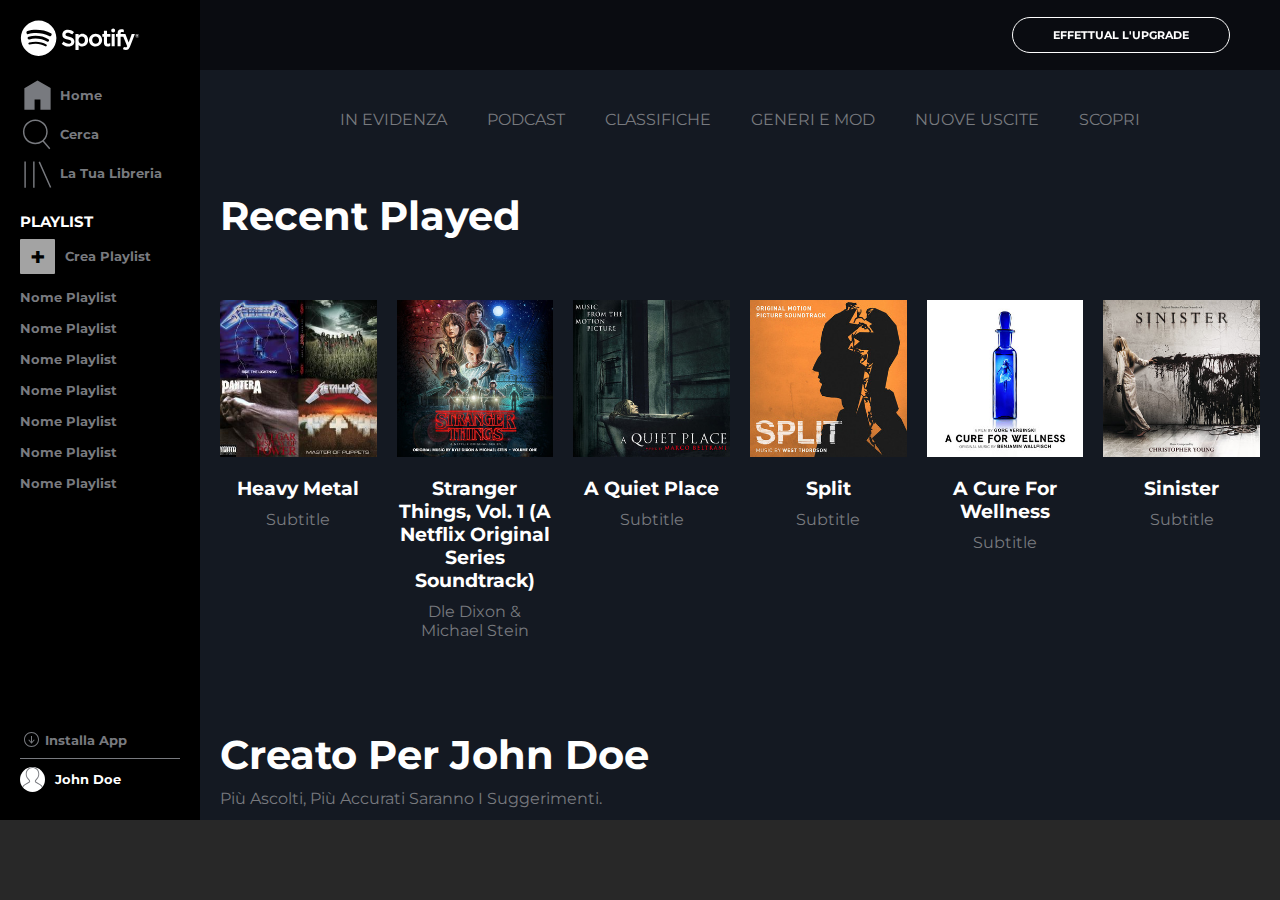
==== commit 53747237: "completed headbar and corrispettive responsive" ====
--- a/index.html
+++ b/index.html
@@ -22,13 +22,13 @@
 <body>
   <div id="app">
     <div id="main-content">
-
       <header class="bg-color-nav-background display-flex flex-direction-column justify-content-space-between">
         <div class="header-top">
-          <img src="resources/img/logo.svg" alt="Spotify logo">
-          <img class="display-none" src="resources/img/logo-small.svg" alt="Spotify logo">
+          <img class="big-logo" src="resources/img/logo.svg" alt="Spotify logo">
+          <img class="small-logo display-none" src="resources/img/logo-small.svg" alt="Spotify logo">
           <ul>
             <li class="highlighted display-flex align-items-center">
+              <div class="green-bar-y"></div>
               <svg class="header-icon" viewBox="0 0 512 512" xmlns="http://www.w3.org/2000/svg">
                 <path
                   d="M448 463.746h-149.333v-149.333h-85.334v149.333h-149.333v-315.428l192-111.746 192 110.984v316.19z"
@@ -36,7 +36,8 @@
               </svg>
               <span>home</span>
             </li>
-            <li class="highlighted display-flex align-items-center">
+            <li class="highlighted display-flex align-items-center ">
+              <div class="green-bar-y"></div>
               <svg class="header-icon" viewBox="0 0 512 512" xmlns="http://www.w3.org/2000/svg">
                 <path
                   d="M349.714 347.937l93.714 109.969-16.254 13.969-93.969-109.969q-48.508 36.825-109.207 36.825-36.826 0-70.476-14.349t-57.905-38.603-38.603-57.905-14.349-70.476 14.349-70.476 38.603-57.905 57.905-38.603 70.476-14.349 70.476 14.349 57.905 38.603 38.603 57.905 14.349 70.476q0 37.841-14.73 71.619t-40.889 58.921zM224 377.397q43.428 0 80.254-21.461t58.286-58.286 21.461-80.254-21.461-80.254-58.286-58.285-80.254-21.46-80.254 21.46-58.285 58.285-21.46 80.254 21.46 80.254 58.285 58.286 80.254 21.461z"
@@ -45,6 +46,7 @@
               <span>Cerca</span>
             </li>
             <li class="highlighted display-flex align-items-center">
+              <div class="green-bar-y"></div>
               <svg class="header-icon" viewBox="0 0 512 512" xmlns="http://www.w3.org/2000/svg">
                 <path
                   d="M291.301 81.778l166.349 373.587-19.301 8.635-166.349-373.587zM64 463.746v-384h21.334v384h-21.334zM192 463.746v-384h21.334v384h-21.334z"
@@ -53,7 +55,7 @@
               <span>la tua libreria</span>
             </li>
           </ul>
-          <div class="header-playlists">"questo div deve scomparire"
+          <div class="header-playlists">
             <h3 class="text-transform-uppercase text-color-primary">playlist</h3>
             <ul>
               <li class="display-flex align-items-center highlighted">
@@ -71,7 +73,7 @@
           </div>
         </div>
         <div class="header-bottom">
-          <div class="download display-flex align-items-center">
+          <div class="download display-flex align-items-center highlighted">
             <svg class="header-icon" viewBox="0 0 20 20" xmlns="http://www.w3.org/2000/svg">
               <title>Download icon</title>
               <path
@@ -87,7 +89,7 @@
                 d="M67.74 61.78l-14.5-8.334c-.735-.422-1.24-1.145-1.385-1.98-.145-.835.088-1.685.638-2.33l5.912-6.93c3.747-4.378 5.81-9.967 5.81-15.737v-2.256c0-6.668-2.792-13.108-7.658-17.67C51.622 1.92 45.17-.386 38.392.054c-12.677.82-22.607 11.772-22.607 24.934v1.483c0 5.77 2.063 11.36 5.81 15.736l5.912 6.933c.55.644.783 1.493.638 2.33-.143.834-.648 1.556-1.383 1.98l-14.494 8.33C4.7 66.077 0 74.15 0 82.844v6.76h3.333v-6.76c0-7.5 4.055-14.46 10.59-18.174l14.5-8.334c1.597-.918 2.692-2.487 3.007-4.302.315-1.815-.19-3.66-1.387-5.06l-5.913-6.936c-3.23-3.775-5.01-8.594-5.01-13.57v-1.484c0-11.41 8.562-20.9 19.488-21.608 5.85-.377 11.415 1.61 15.67 5.598 4.26 3.992 6.605 9.404 6.605 15.24v2.254c0 4.976-1.778 9.796-5.01 13.57l-5.915 6.935c-1.195 1.4-1.7 3.246-1.386 5.06.313 1.816 1.41 3.385 3.008 4.303l14.507 8.338c6.525 3.71 10.58 10.67 10.58 18.17v6.76H80v-6.76c0-8.695-4.7-16.768-12.26-21.063z"
                 fill="#ffffff" fill-rule="evenodd" />
             </svg>
-            <span class="text-color-primary">John Doe</span>
+            <span class="text-color-primary margin-left5">John Doe</span>
           </div>
         </div>
       </header>
@@ -97,15 +99,15 @@
           <h3 class="upgrade text-transform-uppercase pointer">effettual l'upgrade</h3>
         </div>
         <div class="playlists-container padding-20">
+
           <ul class="text-transform-uppercase display-flex justify-content-center text-color-text-not-highlighted">
-            <li><a class="highlighted" href="www.google.it">in evidenza<div class="green-bar"></div></a>
-
-            </li>
-            <li><a class="highlighted" href="www.google.it">podcast <div class="green-bar"></div> </a></li>
-            <li><a class="highlighted" href="www.google.it">classifiche <div class="green-bar"></div> </a></li>
-            <li><a class="highlighted" href="www.google.it">generi e mod <div class="green-bar"></div> </a></li>
-            <li><a class="highlighted" href="www.google.it">nuove uscite <div class="green-bar"></div> </a></li>
-            <li><a class="highlighted" href="www.google.it">scopri <div class="green-bar"></div> </a></li>
+            <li><a class="highlighted" href="www.google.it">in evidenza<div class="green-bar-x"></div></a>
+            </li>
+            <li><a class="highlighted" href="www.google.it">podcast <div class="green-bar-x"></div> </a></li>
+            <li><a class="highlighted" href="www.google.it">classifiche <div class="green-bar-x"></div> </a></li>
+            <li><a class="highlighted" href="www.google.it">generi e mod <div class="green-bar-x"></div> </a></li>
+            <li><a class="highlighted" href="www.google.it">nuove uscite <div class="green-bar-x"></div> </a></li>
+            <li><a class="highlighted" href="www.google.it">scopri <div class="green-bar-x"></div> </a></li>
           </ul>
 
           <section class="recent-playlist">
@@ -119,7 +121,6 @@
                 <h3>Heavy Metal</h3>
                 <p>subtitle</p>
               </div>
-
               <div class="single-playlist text-align-center">
                 <div class="playlist-img-container">
                   <img src="resources/img/stranger.jpeg" alt="Stranger Things">
@@ -208,9 +209,16 @@
         </div>
       </div>
     </div>
-    <div>
-      <div id="toolbar" class="bg-color-toolbar-background">
-        toolbar
+
+    <div id="toolbar" class="bg-color-toolbar-background">
+      <div class="toolbar-right">
+
+      </div>
+      <div class="toolbar-center">
+
+      </div>
+      <div class="toolbar-left">
+
       </div>
     </div>
   </div>
--- a/resources/css/style.css
+++ b/resources/css/style.css
@@ -130,6 +130,30 @@
   width: 200px;
   height: 100%;
   font-weight: bold;
+  font-size: 0.8em;
+}
+
+header img,
+header .header-playlists,
+header .header-bottom {
+  padding: 20px
+}
+
+header li {
+  padding: 2px 0;
+}
+
+
+header .header-playlists li,
+.profile,
+.download {
+  padding: 8px 0;
+}
+
+/*header-top*/
+
+.big-logo {
+  width: 80%;
 }
 
 .plus {
@@ -152,14 +176,6 @@
   fill: var(--color-text-not-highlighted)
 }
 
-header li:hover .plus {
-  background-color: var(--color-primary);
-}
-
-header li:hover .header-icon path {
-  fill: var(--color-primary);
-}
-
 .download {
   border-bottom: var(--color-text-not-highlighted) 1px solid;
 }
@@ -168,9 +184,33 @@
   width: 20px;
 }
 
+.green-bar-y {
+  display: inline-block;
+  width: 5px;
+  margin-right: 15px;
+  align-self: stretch;
+  background-color: var(--color-text-underscore);
+  opacity: 0;
+}
+
+header .header-top>ul li:hover .green-bar-y {
+  transition: 0.5s;
+  opacity: 1;
+}
+
+/*header-bottom*/
 .profile .header-icon {
   width: 25px;
   background-color: white
+}
+
+header li:hover .header-icon path,
+header .header-bottom .download:hover .header-icon path {
+  fill: var(--color-primary);
+}
+
+header li:hover .plus {
+  background-color: var(--color-primary);
 }
 
 
@@ -217,7 +257,7 @@
   padding: 10px 20px;
 }
 
-#content ul li a:hover .green-bar {
+#content ul li a:hover .green-bar-x {
   opacity: 1;
   transition: 0.3s;
 }
@@ -272,7 +312,7 @@
 }
 
 
-.green-bar {
+.green-bar-x {
   height: 2px;
   width: 50%;
   margin: 0 auto;
--- a/resources/css/media-query.css
+++ b/resources/css/media-query.css
@@ -51,4 +51,47 @@
     width: 100%;
     padding-top: 50px
   }
+
+  header {
+    width: 60px;
+  }
+
+  #content {
+    width: calc(100% - 60px);
+  }
+
+  #transparent-bar {
+    width: calc(100% - 60px);
+  }
+
+  header .header-top li,
+  header .header-bottom .download,
+  header .header-bottom .profile {
+    justify-content: center;
+  }
+
+  .header-icon {
+    margin: 0;
+  }
+
+  header img,
+  header .header-playlists,
+  header .header-bottom {
+    padding: 10px;
+  }
+
+  header span,
+  header .header-playlists,
+  header .header-top .big-logo,
+  .green-bar-y {
+    display: none;
+  }
+
+  header .header-top .small-logo {
+    display: block;
+  }
+
+  header .header-bottom .download {
+    border-bottom: none;
+  }
 }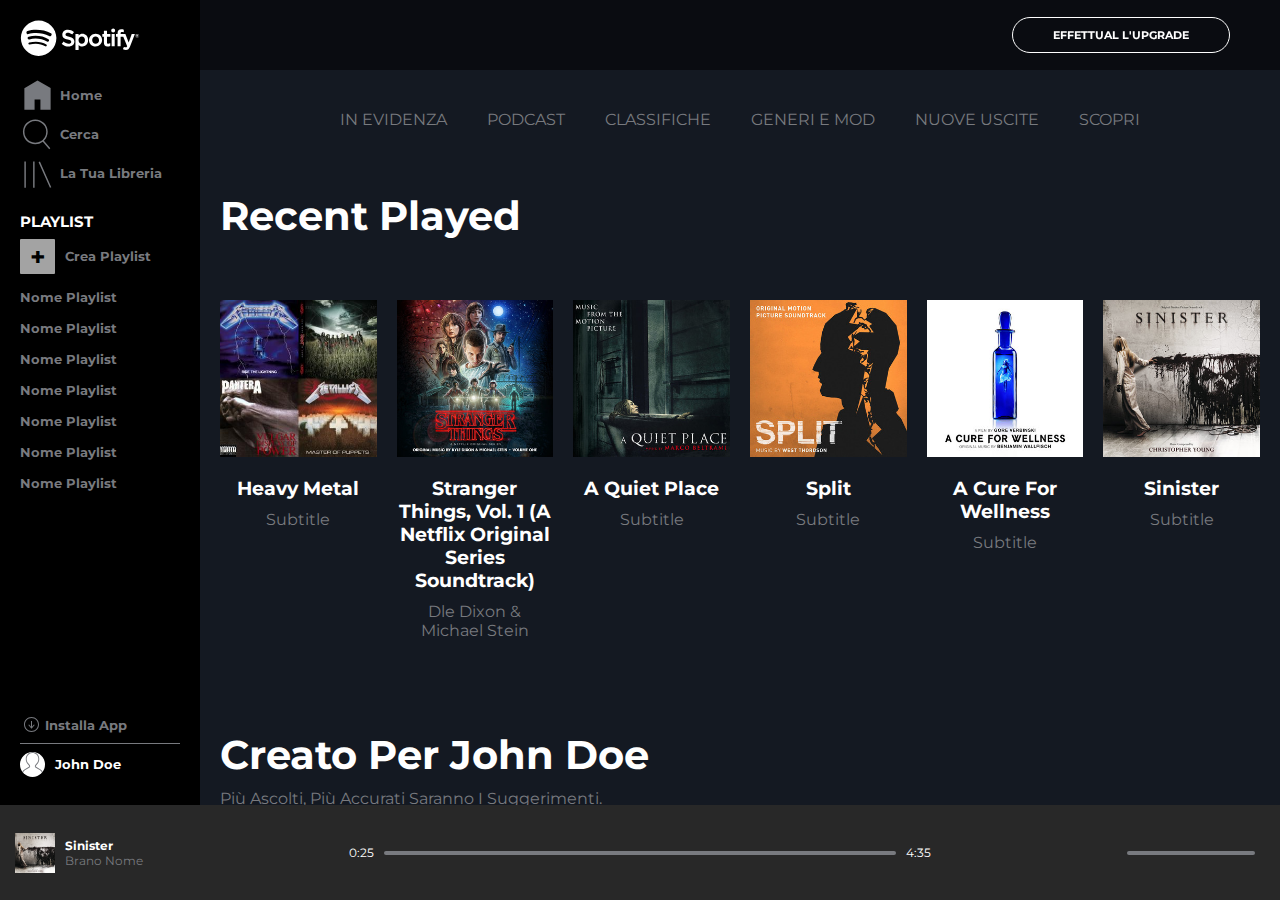
==== commit 609f3ebe: "Created TOOLBAR: and relative responsive" ====
--- a/index.html
+++ b/index.html
@@ -16,7 +16,7 @@
   <link rel="stylesheet" href="resources/css/style.css">
   <link rel="stylesheet" href="resources/css/animation.css">
   <link rel="stylesheet" href="resources/css/media-query.css">
-  <title>Document</title>
+  <title>Spotify-Boolean</title>
 </head>
 
 <body>
@@ -210,15 +210,47 @@
       </div>
     </div>
 
-    <div id="toolbar" class="bg-color-toolbar-background">
-      <div class="toolbar-right">
-
-      </div>
-      <div class="toolbar-center">
-
-      </div>
-      <div class="toolbar-left">
-
+    <div id="toolbar" class="bg-color-toolbar-background display-flex justify-content-space-between align-items-center">
+      <div class="toolbar-left display-flex align-items-center">
+        <div class="track display-flex align-items-center">
+          <div class="track-img img-container">
+            <img src="resources/img/sinister.jpeg" alt="Sinister song">
+          </div>
+          <div class="song-information font-size-em-75">
+            <h4 class="text-color-primary">Sinister</h4>
+            <p><a class="hover-underline highlighted" href="www.google.it">Brano Nome</a></p>
+          </div>
+
+        </div>
+        <div class="add-to-favorites display-flex">
+          <i class="fa-regular fa-heart highlighted"></i>
+          <i class="fa-regular fa-folder-open highlighted"></i>
+        </div>
+      </div>
+      <div class="toolbar-center display-flex flex-direction-column align-items-center text-color-primary">
+        <div class="toolbar-center-top display-flex align-items-center">
+          <i class="fa-solid fa-shuffle"></i>
+          <i class="fa-solid fa-backward-step"></i>
+          <i class="fa-regular fa-circle-play font-size-em-200"></i>
+          <i class="fa-solid fa-forward-step"></i>
+          <i class="fa-solid fa-rotate-right"></i>
+        </div>
+        <div class="toolbar-center-bottom display-flex align-items-center">
+          <div class="time font-size-em-75">0:25</div>
+          <div class="progress"></div>
+          <div class="duration font-size-em-75">4:35</div>
+        </div>
+      </div>
+
+      <div class="toolbar-right display-flex align-items-center text-color-primary">
+        <i class="fa-solid fa-list-ul"></i>
+        <i class="fa-solid fa-desktop"></i>
+        <i class="fa-solid fa-volume-high position-relative">
+          <div class="vertical-volume-container display-none">
+            <div class="volume-bar-y"></div>
+          </div>
+        </i>
+        <div class="volume-bar-x"></div>
       </div>
     </div>
   </div>
--- a/resources/css/utility.css
+++ b/resources/css/utility.css
@@ -410,6 +410,10 @@
   text-decoration: underline;
 }
 
+.hover-underline:hover {
+  text-decoration: underline;
+}
+
 
 
 /*********************** DISPLAY **********************/
--- a/resources/css/style.css
+++ b/resources/css/style.css
@@ -119,7 +119,7 @@
 /******MAIN CONTENT****/
 
 #main-content {
-  height: calc(100vh - 80px);
+  height: calc(100vh - 95px);
   display: flex;
 }
 
@@ -323,5 +323,78 @@
 /*TOOLBAR*/
 
 #toolbar {
-  height: 80px;
+  height: 95px;
+  padding: 15px;
+}
+
+#toolbar .add-to-favorites {
+  padding: 0 20px;
+}
+
+#toolbar .track-img {
+  width: 40px;
+  height: 40px;
+  margin-right: 10px;
+}
+
+#toolbar i {
+  margin: 10px;
+  cursor: pointer;
+}
+
+#toolbar .toolbar-center {
+  padding-bottom: 20px;
+}
+
+.progress,
+.volume-bar-x {
+  height: 4px;
+  border-radius: 10px;
+  margin: 0 10px;
+  background-color: var(--color-text-not-highlighted);
+  cursor: pointer;
+  background: var(--color-text-not-highlighted);
+}
+
+.progress {
+  width: 40vw;
+}
+
+.volume-bar-x {
+  width: 10vw;
+}
+
+.vertical-volume-container {
+  position: absolute;
+  left: 0;
+  bottom: 15px;
+  height: 0%;
+  width: 20px;
+  background-color: var(--color-toolbar-background);
+  border-top-left-radius: 5px;
+  border-top-right-radius: 5px;
+}
+
+.volume-bar-y {
+  height: calc(100% - 10px);
+  margin: 5px auto;
+  background-color: var(--color-text-not-highlighted);
+  width: 4px;
+}
+
+#toolbar .toolbar-right .fa-volume-high:hover .vertical-volume-container {
+  animation: open-menu;
+  animation-duration: 1s;
+  animation-fill-mode: forwards;
+}
+
+@keyframes open-menu {
+  0% {
+    height: 0px;
+  }
+
+  100% {
+    height: 100px;
+  }
+
 }--- a/resources/css/media-query.css
+++ b/resources/css/media-query.css
@@ -41,6 +41,19 @@
 
   .single-playlist {
     width: calc((100% - 20px) / 2);
+  }
+
+  /*TOOLBAR*/
+  #toolbar .add-to-favorites {
+    flex-direction: column;
+  }
+
+  #toolbar .volume-bar-x {
+    display: none;
+  }
+
+  #toolbar .vertical-volume-container {
+    display: block;
   }
 }
 
@@ -94,4 +107,25 @@
   header .header-bottom .download {
     border-bottom: none;
   }
+
+
+  /*TOOLBAR*/
+
+  #toolbar .toolbar-left {
+    flex-direction: column;
+  }
+
+  #toolbar .add-to-favorites {
+    flex-direction: row;
+    padding-left: 0;
+  }
+
+  #toolbar .track-img {
+    display: none;
+  }
+
+
+
+
+
 }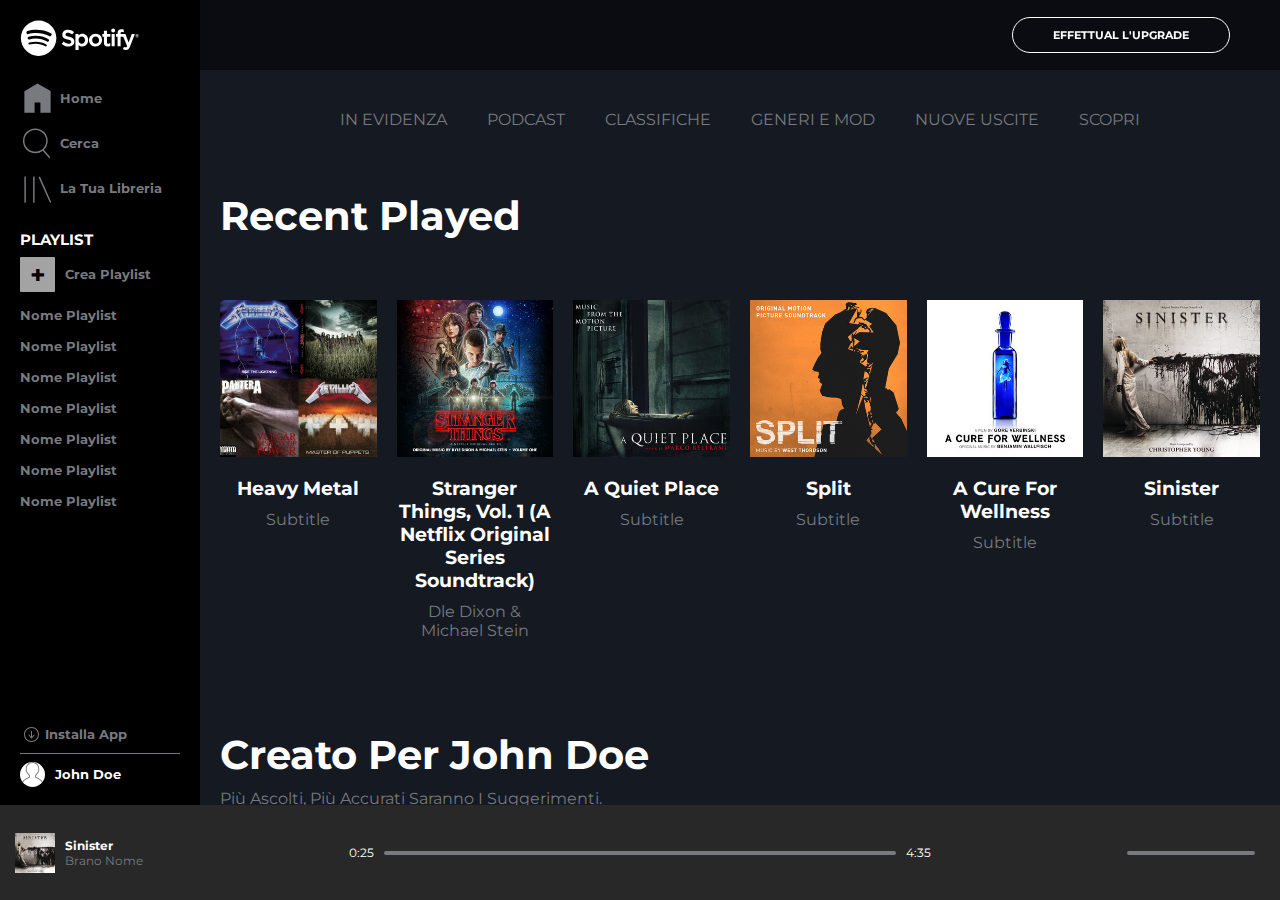
==== commit 5081fe13: "created section table in the library page" ====
--- a/index.html
+++ b/index.html
@@ -19,45 +19,45 @@
   <title>Spotify-Boolean</title>
 </head>
 
-<body>
+<body id="index">
   <div id="app">
     <div id="main-content">
-      <header class="bg-color-nav-background display-flex flex-direction-column justify-content-space-between">
+      <header
+        class="bg-color-nav-background display-flex flex-direction-column justify-content-space-between overflow-hidden">
         <div class="header-top">
-          <img class="big-logo" src="resources/img/logo.svg" alt="Spotify logo">
-          <img class="small-logo display-none" src="resources/img/logo-small.svg" alt="Spotify logo">
+          <div id="logo">
+            <img class="big-logo" src="resources/img/logo.svg" alt="Spotify logo">
+            <img class="small-logo display-none" src="resources/img/logo-small.svg" alt="Spotify logo">
+          </div>
           <ul>
             <li class="highlighted display-flex align-items-center">
-              <div class="green-bar-y"></div>
               <svg class="header-icon" viewBox="0 0 512 512" xmlns="http://www.w3.org/2000/svg">
                 <path
                   d="M448 463.746h-149.333v-149.333h-85.334v149.333h-149.333v-315.428l192-111.746 192 110.984v316.19z"
                   fill="" />
               </svg>
-              <span>home</span>
+              <span><a>home</a></span>
             </li>
             <li class="highlighted display-flex align-items-center ">
-              <div class="green-bar-y"></div>
               <svg class="header-icon" viewBox="0 0 512 512" xmlns="http://www.w3.org/2000/svg">
                 <path
                   d="M349.714 347.937l93.714 109.969-16.254 13.969-93.969-109.969q-48.508 36.825-109.207 36.825-36.826 0-70.476-14.349t-57.905-38.603-38.603-57.905-14.349-70.476 14.349-70.476 38.603-57.905 57.905-38.603 70.476-14.349 70.476 14.349 57.905 38.603 38.603 57.905 14.349 70.476q0 37.841-14.73 71.619t-40.889 58.921zM224 377.397q43.428 0 80.254-21.461t58.286-58.286 21.461-80.254-21.461-80.254-58.286-58.285-80.254-21.46-80.254 21.46-58.285 58.285-21.46 80.254 21.46 80.254 58.285 58.286 80.254 21.461z"
                   fill="" fill-rule="evenodd" />
               </svg>
-              <span>Cerca</span>
+              <span><a>Cerca</a></span>
             </li>
             <li class="highlighted display-flex align-items-center">
-              <div class="green-bar-y"></div>
               <svg class="header-icon" viewBox="0 0 512 512" xmlns="http://www.w3.org/2000/svg">
                 <path
                   d="M291.301 81.778l166.349 373.587-19.301 8.635-166.349-373.587zM64 463.746v-384h21.334v384h-21.334zM192 463.746v-384h21.334v384h-21.334z"
                   fill="#ffffff" />
               </svg>
-              <span>la tua libreria</span>
+              <span><a href="library.html">la tua libreria</a></span>
             </li>
           </ul>
-          <div class="header-playlists">
+          <div class="header-playlists min-height-0 display-flex flex-direction-column">
             <h3 class="text-transform-uppercase text-color-primary">playlist</h3>
-            <ul>
+            <ul class="height-100x100 overflow-y-auto">
               <li class="display-flex align-items-center highlighted">
                 <div class="plus text-align-center">+</div>
                 <span>Crea playlist</span>
@@ -72,7 +72,7 @@
             </ul>
           </div>
         </div>
-        <div class="header-bottom">
+        <div class="header-bottom bg-color-nav-background">
           <div class="download display-flex align-items-center highlighted">
             <svg class="header-icon" viewBox="0 0 20 20" xmlns="http://www.w3.org/2000/svg">
               <title>Download icon</title>
@@ -95,7 +95,7 @@
       </header>
 
       <div id="content" class="bg-color-content-background overflow-y-auto padding-top80 text-color-primary">
-        <div id="transparent-bar" class=" display-flex align-items-center justify-content-flex-end">
+        <div id="upgrade-banner" class=" display-flex align-items-center justify-content-flex-end">
           <h3 class="upgrade text-transform-uppercase pointer">effettual l'upgrade</h3>
         </div>
         <div class="playlists-container padding-20">
@@ -228,20 +228,25 @@
         </div>
       </div>
       <div class="toolbar-center display-flex flex-direction-column align-items-center text-color-primary">
-        <div class="toolbar-center-top display-flex align-items-center">
+        <div class="toolbar-center-top display-flex align-items-center justify-content-space-between gap-10">
           <i class="fa-solid fa-shuffle"></i>
           <i class="fa-solid fa-backward-step"></i>
-          <i class="fa-regular fa-circle-play font-size-em-200"></i>
+          <i class="fa-regular fa-circle-play font-size-em-200">
+          </i>
           <i class="fa-solid fa-forward-step"></i>
           <i class="fa-solid fa-rotate-right"></i>
         </div>
-        <div class="toolbar-center-bottom display-flex align-items-center">
+        <div class="toolbar-center-bottom display-flex align-items-center ">
           <div class="time font-size-em-75">0:25</div>
-          <div class="progress"></div>
+          <div class="progress position-relative">
+            <div class="play-bar-hover display-none">
+              <div class="play-bar-active"></div>
+              <i class="fa-solid fa-circle margin-0"></i>
+            </div>
+          </div>
           <div class="duration font-size-em-75">4:35</div>
         </div>
       </div>
-
       <div class="toolbar-right display-flex align-items-center text-color-primary">
         <i class="fa-solid fa-list-ul"></i>
         <i class="fa-solid fa-desktop"></i>
@@ -250,7 +255,12 @@
             <div class="volume-bar-y"></div>
           </div>
         </i>
-        <div class="volume-bar-x"></div>
+        <div class="volume-bar-x position-relative">
+          <div class="audio-bar-hover display-none">
+            <div class="audio-bar-active"></div>
+            <i class="fa-solid fa-circle margin-0"></i>
+          </div>
+        </div>
       </div>
     </div>
   </div>
--- a/resources/css/utility.css
+++ b/resources/css/utility.css
@@ -160,6 +160,14 @@
   min-width: 100px;
 }
 
+.min-height-0 {
+  min-height: 0px;
+}
+
+.min-width-0 {
+  min-width: 0px;
+}
+
 /*** Scales ****/
 
 .aspect-ratio-1-1 {
@@ -191,6 +199,10 @@
   width: 80%;
 }
 
+.width-75x100 {
+  width: 25%;
+}
+
 .width-70x100 {
   width: 70%;
 }
@@ -209,6 +221,10 @@
 
 .width-30x100 {
   width: 30%;
+}
+
+.width-25x100 {
+  width: 25%;
 }
 
 .width-20x100 {
@@ -1174,6 +1190,115 @@
   padding-left: 100px;
 }
 
+
+.padding-x-5x100 {
+  padding-left: 5%;
+  padding-right: 5%;
+}
+
+.padding-x-10x100 {
+  padding-left: 10%;
+  padding-right: 10%;
+}
+
+.padding-x-20x100 {
+  padding-left: 20%;
+  padding-right: 20%;
+}
+
+.padding-x-25x100 {
+  padding-left: 25%;
+  padding-right: 25%;
+}
+
+.padding-x-30x100 {
+  padding-left: 30%;
+  padding-right: 30%;
+}
+
+.padding-x-40x100 {
+  padding-left: 40%;
+  padding-right: 40%;
+}
+
+.padding-x-50x100 {
+  padding-left: 50%;
+  padding-right: 50%;
+}
+
+.padding-x-60x100 {
+  padding-left: 60%;
+  padding-right: 60%;
+}
+
+.padding-x-70x100 {
+  padding-left: 70%;
+  padding-right: 70%;
+}
+
+.padding-x-80x100 {
+  padding-left: 80%;
+  padding-right: 80%;
+}
+
+.padding-x-90x100 {
+  padding-left: 90%;
+  padding-right: 90%;
+}
+
+.padding-x-100x100 {
+  padding-left: 100%;
+  padding-right: 100%;
+}
+
+.padding-right-5x100 {
+  padding-right: 5%;
+}
+
+.padding-right-10x100 {
+  padding-right: 10%;
+}
+
+.padding-right-20x100 {
+  padding-right: 20%;
+}
+
+.padding-right-25x100 {
+  padding-right: 25%;
+}
+
+.padding-right-30x100 {
+  padding-right: 30%;
+}
+
+.padding-right-40x100 {
+  padding-right: 40%;
+}
+
+.padding-right-50x100 {
+  padding-right: 50%;
+}
+
+.padding-right-60x100 {
+  padding-right: 60%;
+}
+
+.padding-right-70x100 {
+  padding-right: 70%;
+}
+
+.padding-right-80x100 {
+  padding-right: 80%;
+}
+
+.padding-right-90x100 {
+  padding-right: 90%;
+}
+
+.padding-right-100x100 {
+  padding-right: 100%;
+}
+
 /* MARGINS*/
 
 .margin-0 {
--- a/resources/css/style.css
+++ b/resources/css/style.css
@@ -9,6 +9,7 @@
   --color-text-highlighted: #d2d2d2;
   --color-new-playlists: #a3a3a3;
   --color-text-underscore: #adff2f;
+  --color-big-light-blue: #4d767d;
 }
 
 .text-color-content-background {
@@ -133,16 +134,15 @@
   font-size: 0.8em;
 }
 
-header img,
-header .header-playlists,
+header #logo,
+header .header-playlists {
+  padding: 20px
+}
+
 header .header-bottom {
-  padding: 20px
-}
-
-header li {
-  padding: 2px 0;
-}
-
+  padding: 0 20px;
+  margin: 10px 0;
+}
 
 header .header-playlists li,
 .profile,
@@ -152,8 +152,17 @@
 
 /*header-top*/
 
-.big-logo {
+.header-top {
+  height: calc(100% - 80px);
+}
+
+#logo {
   width: 80%;
+}
+
+header .header-top>ul li {
+  padding: 5px 20px;
+
 }
 
 .plus {
@@ -184,22 +193,18 @@
   width: 20px;
 }
 
-.green-bar-y {
-  display: inline-block;
-  width: 5px;
-  margin-right: 15px;
-  align-self: stretch;
-  background-color: var(--color-text-underscore);
-  opacity: 0;
-}
-
-header .header-top>ul li:hover .green-bar-y {
-  transition: 0.5s;
-  opacity: 1;
+
+header .header-top>ul li:hover {
+  padding: 5px 15px;
+  border-left: var(--color-text-underscore) solid 5px;
 }
 
 /*header-bottom*/
-.profile .header-icon {
+.header-bottom {
+  height: 80px
+}
+
+header .profile .header-icon {
   width: 25px;
   background-color: white
 }
@@ -222,8 +227,8 @@
   position: relative;
 }
 
-/*transparent-bar*/
-#transparent-bar {
+/*upgrade-banner*/
+#upgrade-banner {
   top: 0;
   height: 70px;
   width: calc(100% - 200px);
@@ -232,7 +237,7 @@
   background-color: rgb(0, 0, 0, 0.5);
 }
 
-#transparent-bar .upgrade {
+#upgrade-banner .upgrade {
   margin: 0 50px;
   font-size: 0.7em;
   color: var(--color-primary);
@@ -241,7 +246,7 @@
   border-radius: 50px;
 }
 
-#transparent-bar .upgrade:hover {
+#upgrade-banner .upgrade:hover {
   font-size: 0.8em;
   padding: 15px 50px;
   margin: 0 40px;
@@ -346,25 +351,25 @@
   padding-bottom: 20px;
 }
 
-.progress,
-.volume-bar-x {
+#toolbar .progress,
+#toolbar .active-progress,
+#toolbar .volume-bar-x {
   height: 4px;
   border-radius: 10px;
   margin: 0 10px;
   background-color: var(--color-text-not-highlighted);
   cursor: pointer;
-  background: var(--color-text-not-highlighted);
-}
-
-.progress {
+}
+
+#toolbar .progress {
   width: 40vw;
 }
 
-.volume-bar-x {
+#toolbar .volume-bar-x {
   width: 10vw;
 }
 
-.vertical-volume-container {
+#toolbar .vertical-volume-container {
   position: absolute;
   left: 0;
   bottom: 15px;
@@ -388,13 +393,156 @@
   animation-fill-mode: forwards;
 }
 
-@keyframes open-menu {
-  0% {
-    height: 0px;
-  }
-
-  100% {
-    height: 100px;
-  }
-
+
+/*HOVER TOOLBAR*/
+
+
+/*progress hover*/
+#toolbar .play-bar-hover {
+  position: absolute;
+  align-items: center;
+  width: 40vw;
+  left: 0;
+  top: -7px
+}
+
+#toolbar .play-bar-hover i,
+#toolbar .audio-bar-hover i {
+  margin: 0;
+}
+
+#toolbar .play-bar-active {
+  width: 4vw;
+  background-color: #adff2f;
+  height: 4px;
+  border-radius: 10px;
+  cursor: pointer;
+}
+
+#toolbar .progress:hover .play-bar-hover,
+#toolbar .volume-bar-x:hover .audio-bar-hover {
+  display: flex;
+}
+
+/*audio*/
+#toolbar .audio-bar-hover {
+  position: absolute;
+  align-items: center;
+  width: 10vw;
+  left: 0;
+  top: -7px
+}
+
+#toolbar .audio-bar-active {
+  width: 1vw;
+  background-color: #adff2f;
+  height: 4px;
+  border-radius: 10px;
+  cursor: pointer;
+}
+
+#toolbar .toolbar-center-top .fa-circle-play:hover {
+  flex-grow: 1;
+  flex-shrink: 0;
+}
+
+
+/***************************************LIBRARY***************************************/
+
+#library section {
+  padding: 40px 20px;
+}
+
+/**/
+#library #content {
+  background-image: linear-gradient(var(--color-big-light-blue), rgba(0, 0, 0));
+}
+
+#library #active-song .img-container {
+  box-shadow: #333232 5px 5px 50px 3px;
+  margin: 20px 40px;
+}
+
+#library #active-song .song-information {
+  width: 50%;
+  margin: 20px;
+  padding: 0 5px;
+}
+
+#library #active-song h2 {
+  font-size: 5em;
+  padding: 0
+}
+
+#library #active-song .likes {
+  padding: 10px 0;
+}
+
+#library #active-song .small-logo-container {
+  width: 30px;
+}
+
+/*table*/
+
+#library table {
+  text-align: left;
+  border-spacing: 0;
+  border-collapse: separate;
+}
+
+
+#library table tbody tr td,
+#library table thead tr th {
+  padding: 10px 0;
+}
+
+
+#library table thead tr th {
+  border-bottom: var(--color-text-not-highlighted) solid 1px;
+}
+
+#library table tbody tr:first-child td {
+  padding-top: 20px;
+}
+
+#library table tbody tr td:first-child {
+  border-top-left-radius: 10px;
+  border-bottom-left-radius: 10px;
+  padding-left: 10px;
+}
+
+#library table tbody tr td:last-child {
+  border-top-right-radius: 10px;
+  border-bottom-right-radius: 10px;
+  padding-right: 10px;
+}
+
+
+#library table tbody tr:not(.fix-height):hover {
+  background-color: rgba(112, 109, 109, 0.5);
+}
+
+#library table tbody tr:hover p,
+#library table tbody tr td:last-child .fa-heart:hover,
+#library table tbody tr td:last-child .fa-ellipsis:hover {
+  color: var(--color-primary);
+}
+
+#library table tbody tr:hover td:first-child span {
+  display: none;
+}
+
+#library table tbody tr:hover td:first-child .fa-play,
+#library table tbody tr:hover td:last-child .fa-heart,
+#library table tbody tr:hover td:last-child .fa-ellipsis {
+  opacity: 1;
+  display: inline;
+}
+
+#library .small-img-container {
+  width: 50px;
+  height: 50px;
+  border-radius: 5px;
+  overflow: hidden;
+  margin-right: 15px;
 }--- a/resources/css/animation.css
+++ b/resources/css/animation.css
@@ -0,0 +1,10 @@
+@keyframes open-menu {
+  0% {
+    height: 0px;
+  }
+
+  100% {
+    height: 100px;
+  }
+
+}--- a/resources/css/media-query.css
+++ b/resources/css/media-query.css
@@ -60,6 +60,11 @@
 
 @media screen and (max-width: 768px) {
 
+  #content {
+    min-width: calc(550px - 60px);
+  }
+
+
   .single-playlist {
     width: 100%;
     padding-top: 50px
@@ -77,6 +82,13 @@
     width: calc(100% - 60px);
   }
 
+  header .header-top {
+    display: flex;
+    flex-direction: column;
+    align-items: center;
+  }
+
+
   header .header-top li,
   header .header-bottom .download,
   header .header-bottom .profile {
@@ -87,7 +99,10 @@
     margin: 0;
   }
 
-  header img,
+  header #logo {
+    padding: 10px 2px;
+  }
+
   header .header-playlists,
   header .header-bottom {
     padding: 10px;
@@ -123,9 +138,15 @@
   #toolbar .track-img {
     display: none;
   }
+}
 
+@media screen and (max-height: 576px) {
+  #upgrade-banner {
+    display: none;
+  }
 
-
-
-
+  #content {
+    padding-top: 0;
+    min-height: 0;
+  }
 }